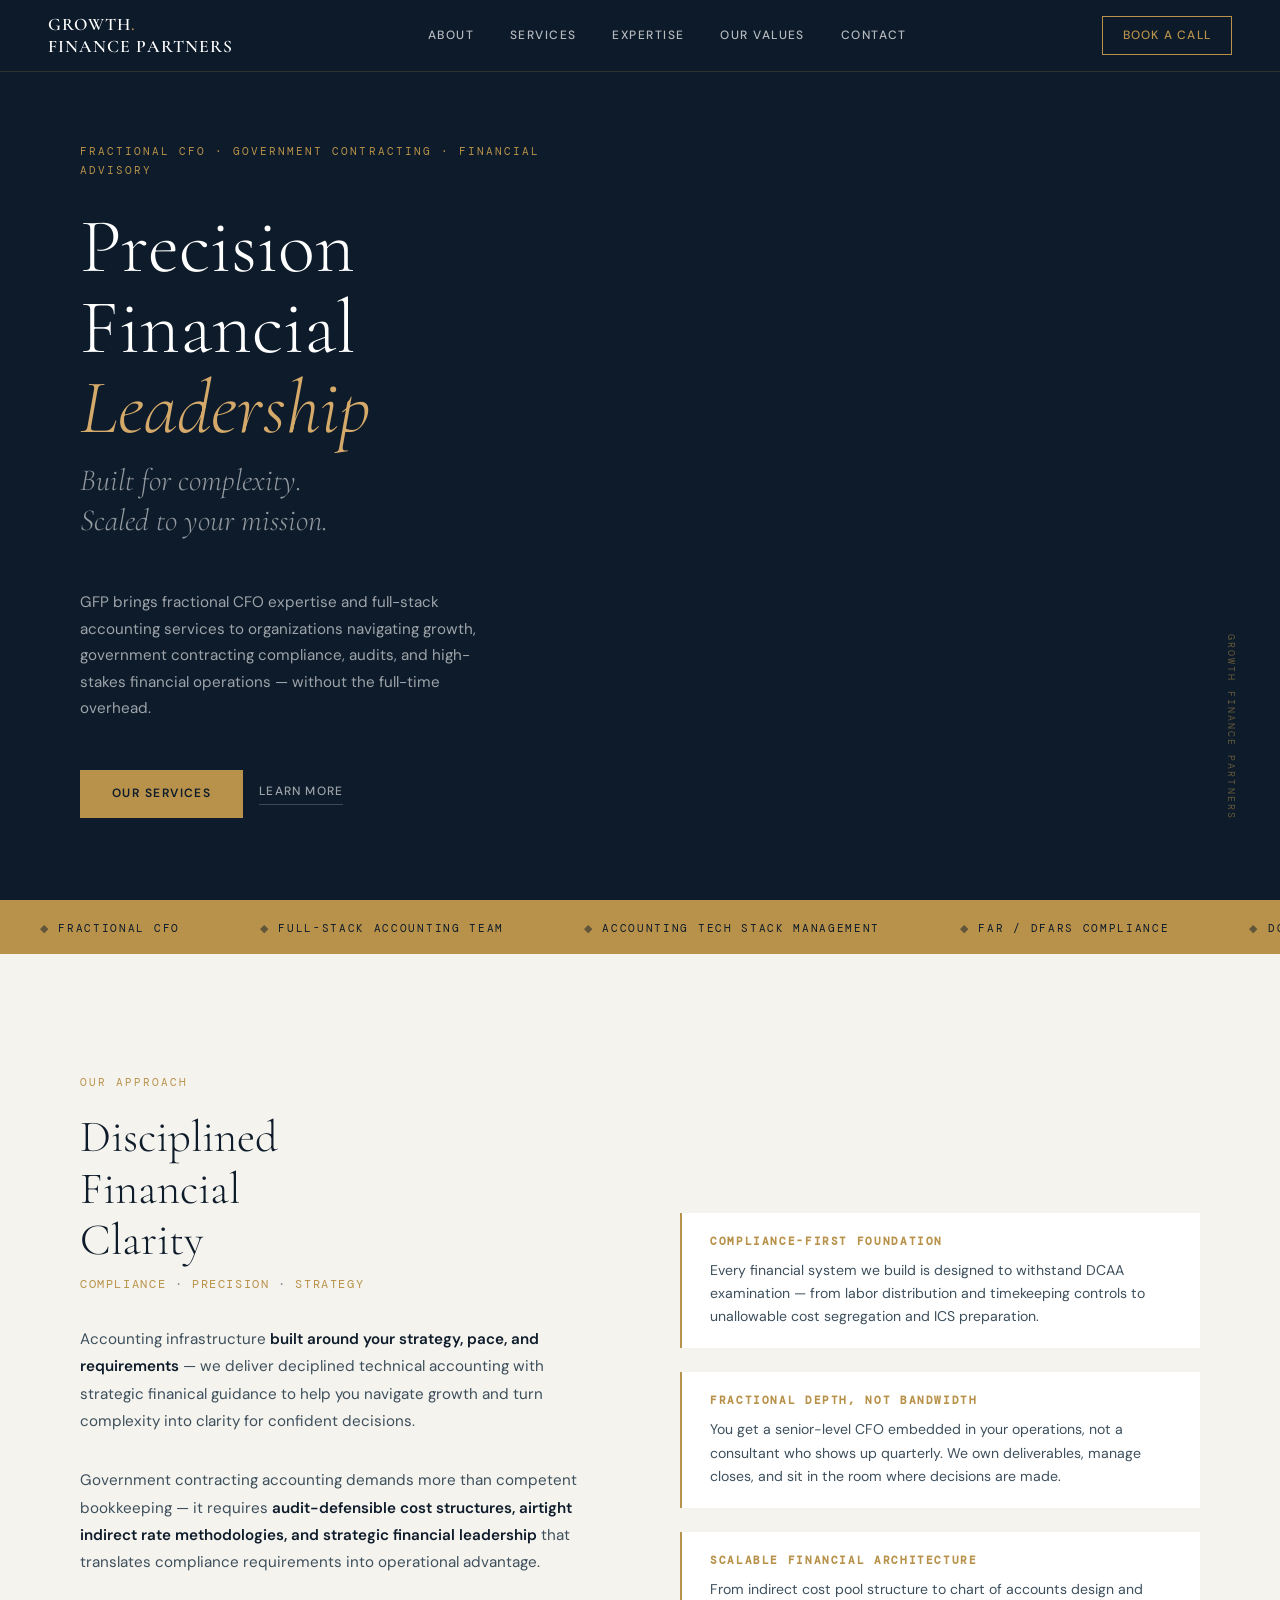
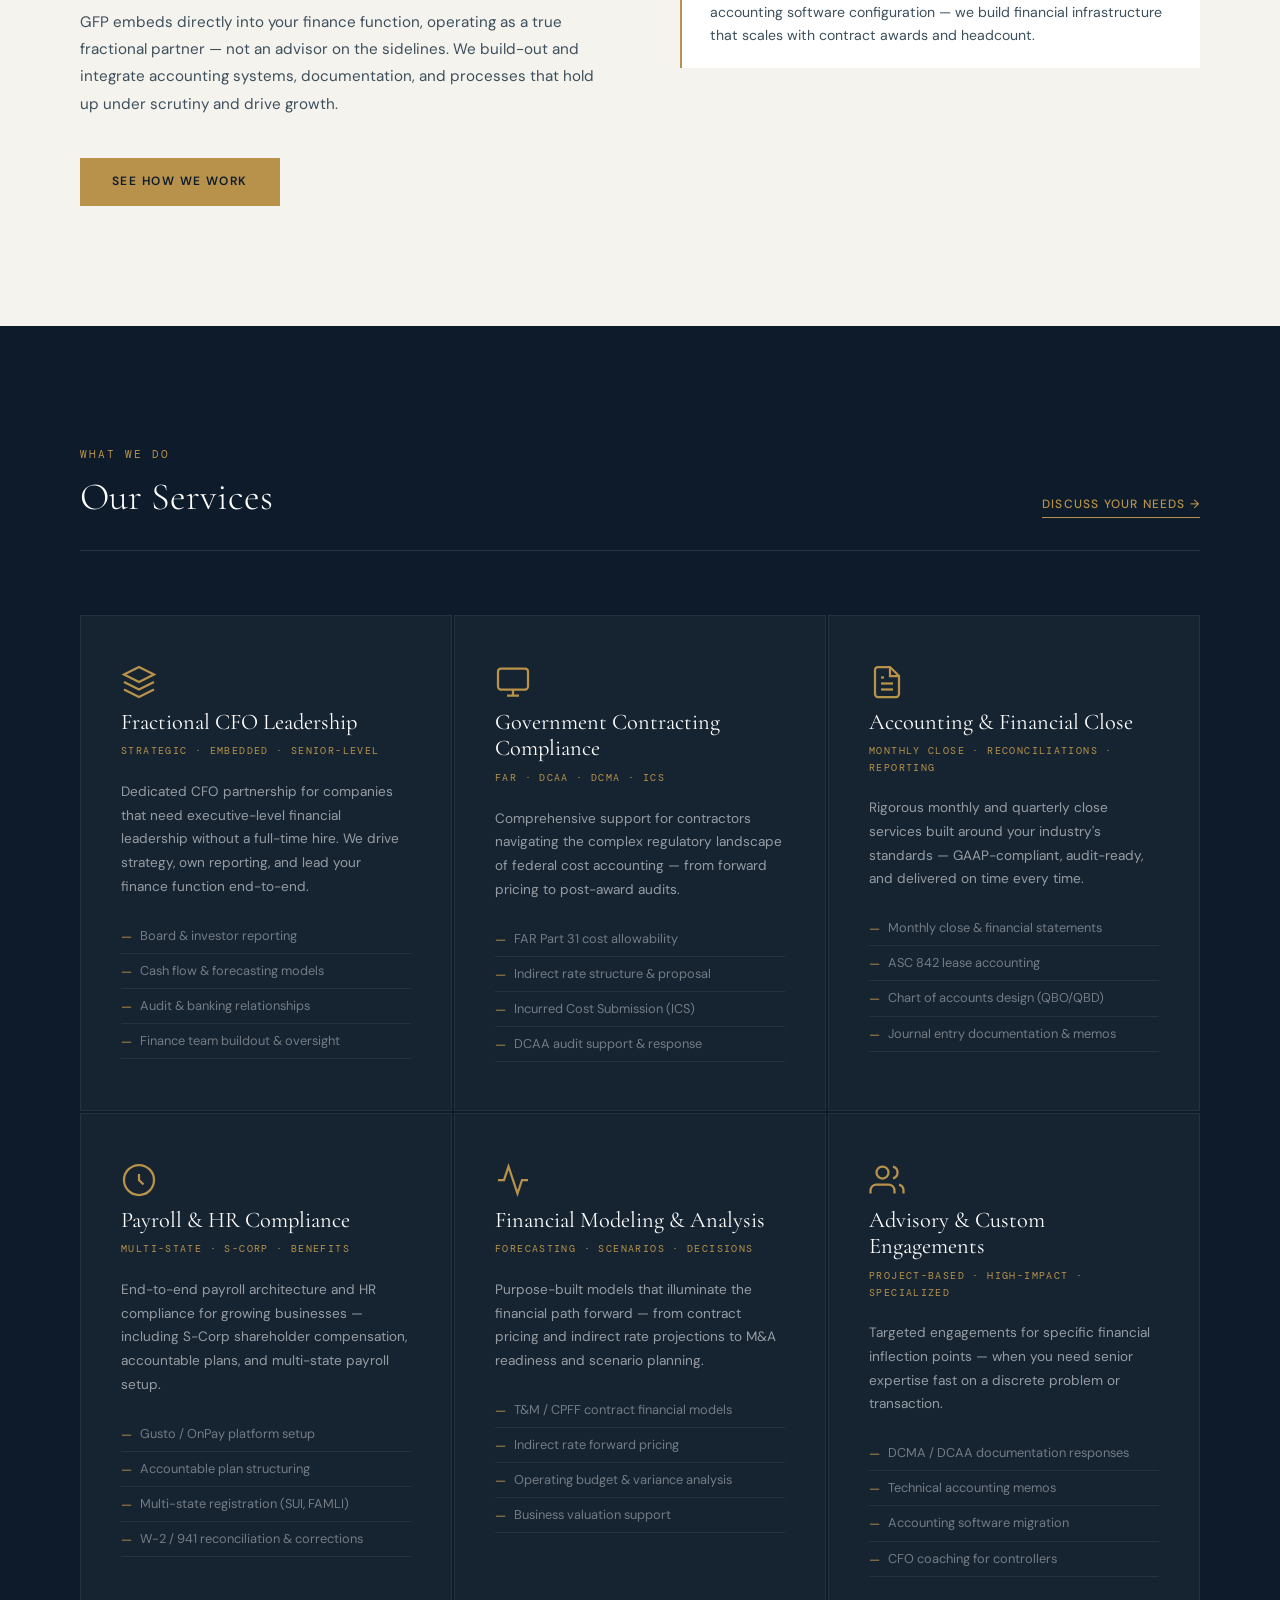
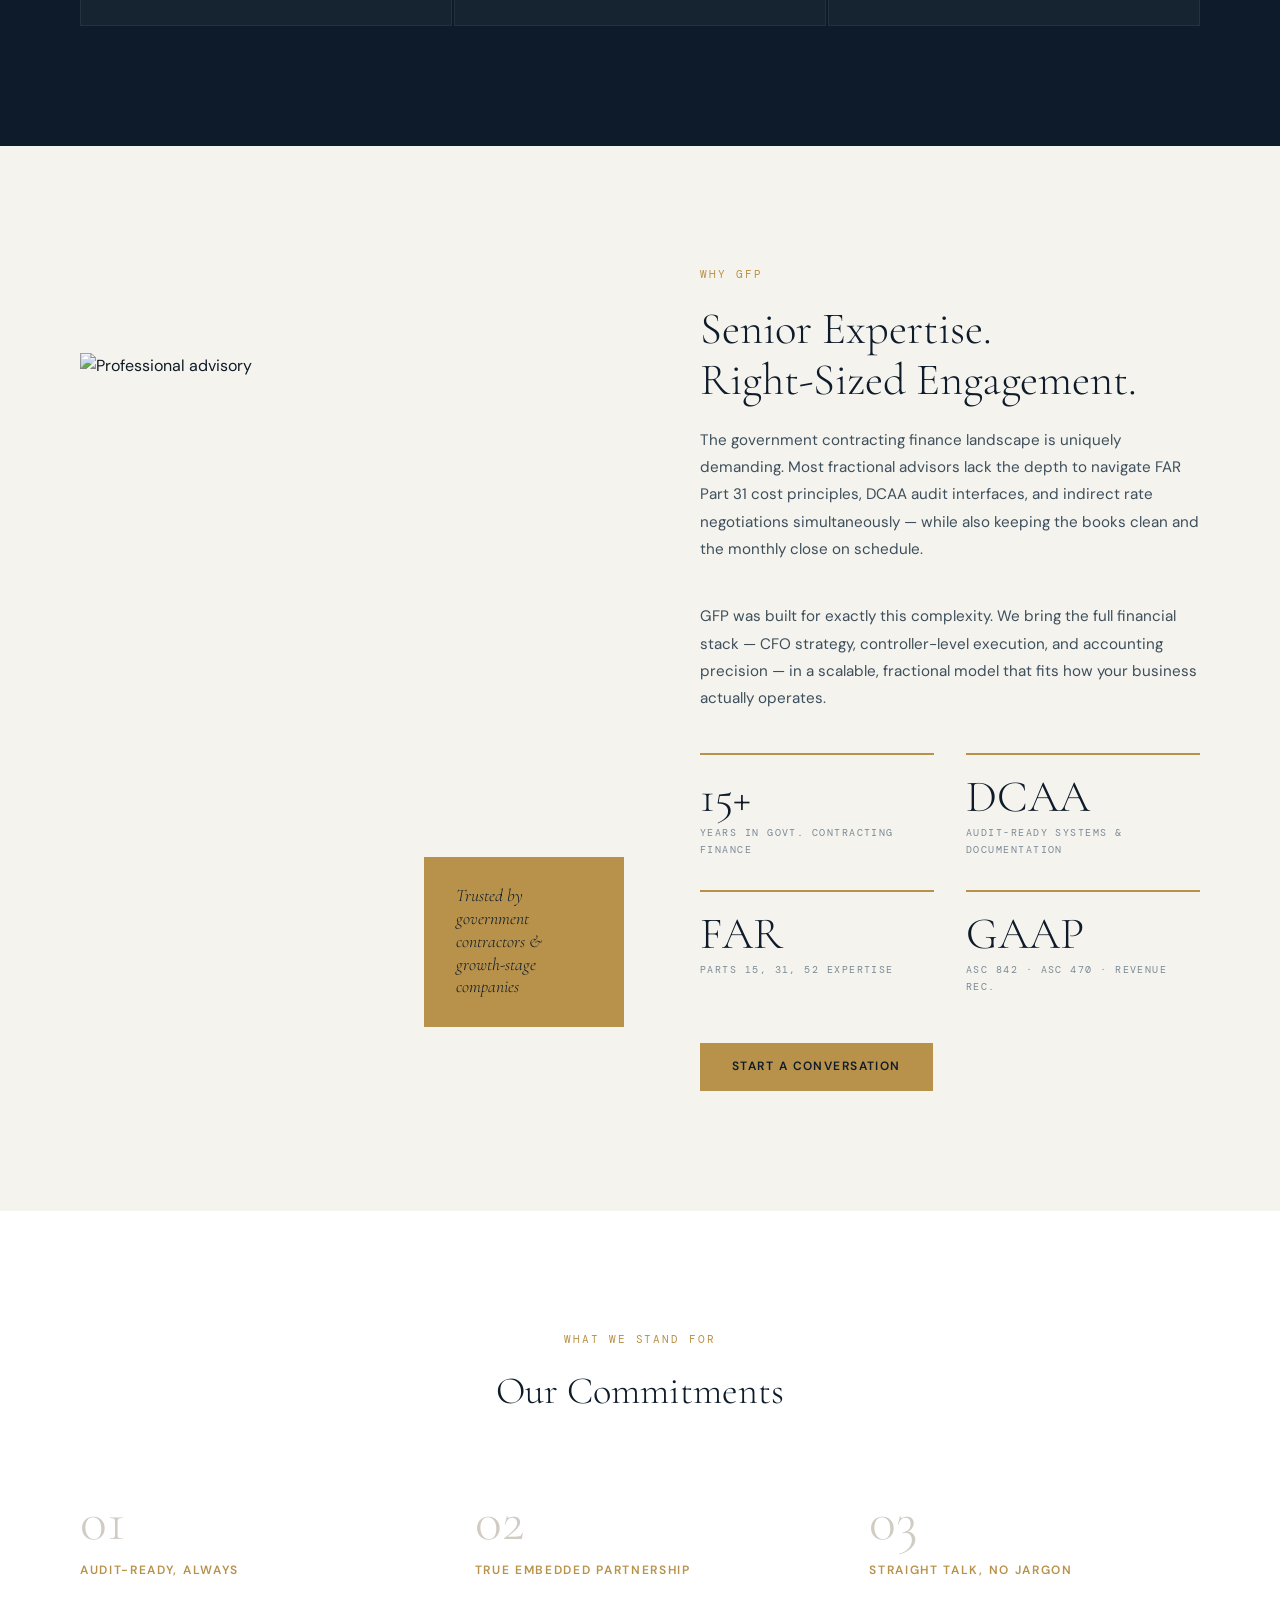
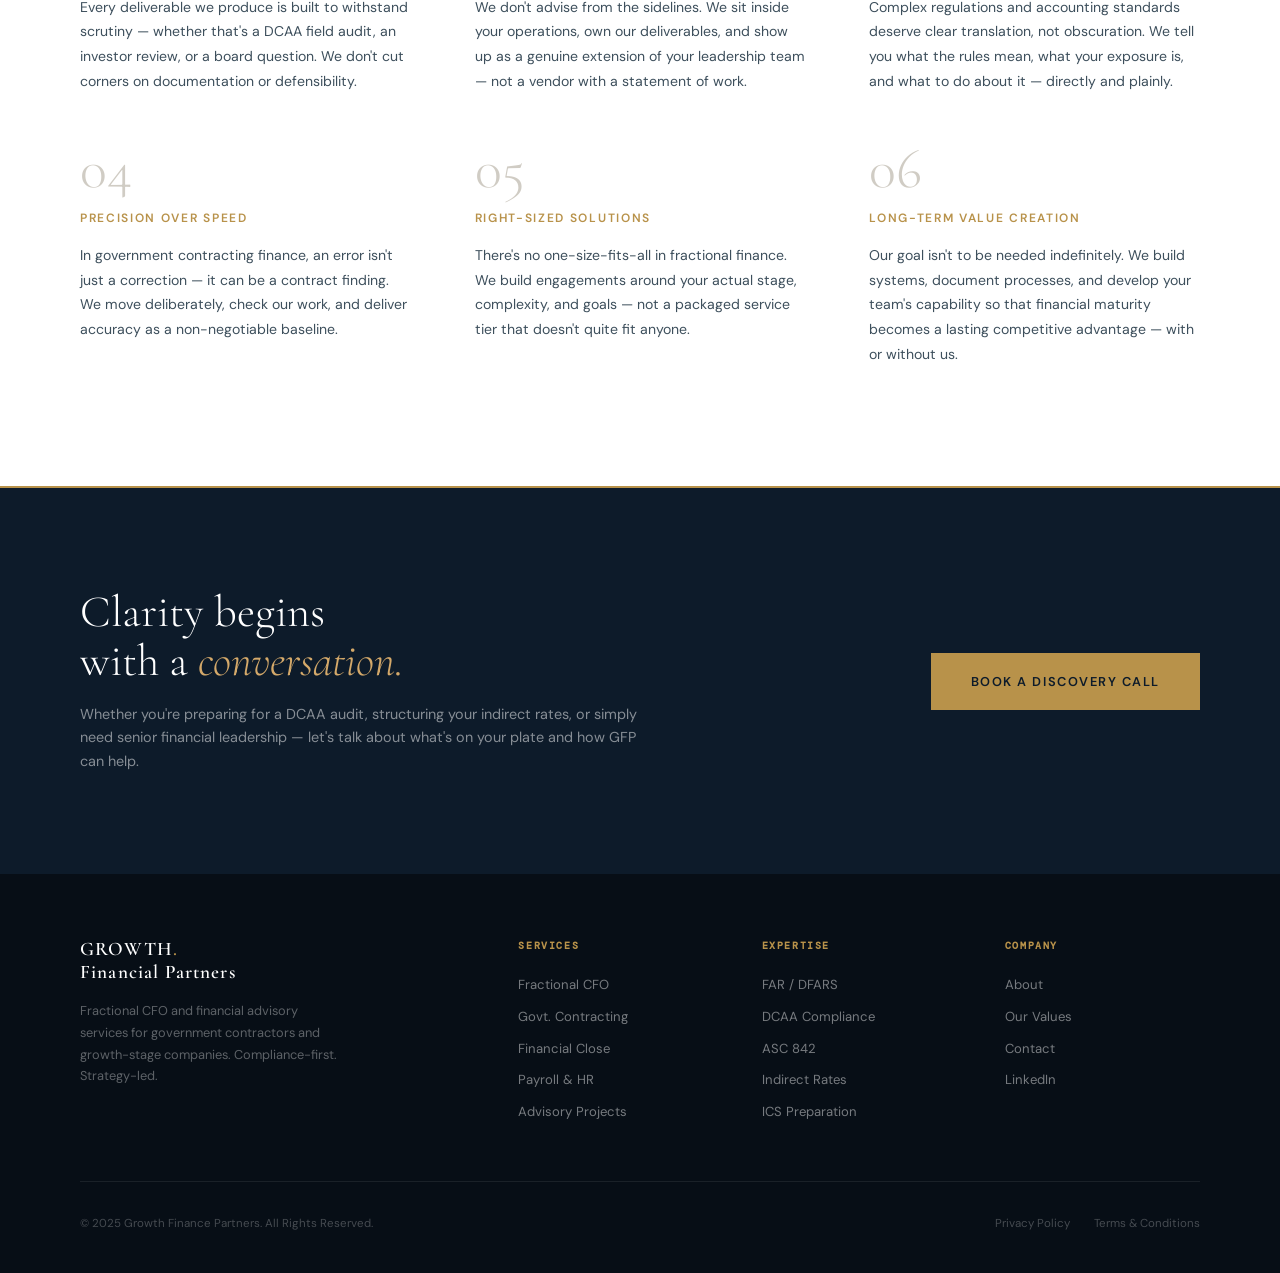
==== GFP_website_2026.06.html @ d74526c6 "Add files via upload" ====
<!DOCTYPE html>
<html lang="en">
<head>
<meta charset="UTF-8" />
<meta name="viewport" content="width=device-width, initial-scale=1.0" />
<title>Growth Finance Partners | Fractional CFO & Financial Advisory</title>
<link rel="preconnect" href="https://fonts.googleapis.com">
<link rel="preconnect" href="https://fonts.gstatic.com" crossorigin>
<link href="https://fonts.googleapis.com/css2?family=Cormorant+Garamond:ital,wght@0,300;0,400;0,600;1,300;1,400&family=DM+Sans:wght@300;400;500;600&family=DM+Mono:wght@400;500&display=swap" rel="stylesheet">
<style>
  /* ── TOKEN SYSTEM ──────────────────────────────────────── */
  :root {
    --navy:      #0D1B2A;
    --steel:     #1E3A52;
    --brass:     #B8924A;
    --brass-lt:  #D4A96A;
    --chalk:     #F5F3EE;
    --white:     #FFFFFF;
    --mid:       #7A8A96;
    --rule:      #D0CCC4;

    --display:   'Cormorant Garamond', serif;
    --body:      'DM Sans', sans-serif;
    --mono:      'DM Mono', monospace;
  }

  /* ── RESET ─────────────────────────────────────────────── */
  *, *::before, *::after { box-sizing: border-box; margin: 0; padding: 0; }
  html { scroll-behavior: smooth; }
  body {
    font-family: var(--body);
    background: var(--chalk);
    color: var(--navy);
    font-size: 16px;
    line-height: 1.65;
    -webkit-font-smoothing: antialiased;
  }
  img { display: block; max-width: 100%; }
  a { color: inherit; text-decoration: none; }

  /* ── NAV ────────────────────────────────────────────────── */
  nav {
    position: fixed; top: 0; left: 0; right: 0; z-index: 100;
    display: flex; align-items: center; justify-content: space-between;
    padding: 0 48px;
    height: 72px;
    background: rgba(13,27,42,0.96);
    backdrop-filter: blur(8px);
    border-bottom: 1px solid rgba(184,146,74,0.2);
  }
  .nav-logo {
    font-family: var(--display);
    font-size: 1.1rem;
    font-weight: 600;
    letter-spacing: 0.06em;
    color: var(--white);
    line-height: 1.2;
  }
  .nav-logo span { color: var(--brass); }
  .nav-links { display: flex; gap: 36px; }
  .nav-links a {
    font-family: var(--body);
    font-size: 0.75rem;
    font-weight: 500;
    letter-spacing: 0.12em;
    text-transform: uppercase;
    color: rgba(255,255,255,0.7);
    transition: color 0.2s;
  }
  .nav-links a:hover { color: var(--brass-lt); }
  .nav-cta {
    font-family: var(--body);
    font-size: 0.75rem;
    font-weight: 500;
    letter-spacing: 0.1em;
    text-transform: uppercase;
    color: var(--brass);
    border: 1px solid var(--brass);
    padding: 9px 20px;
    transition: background 0.2s, color 0.2s;
  }
  .nav-cta:hover { background: var(--brass); color: var(--navy); }

  /* ── HERO ───────────────────────────────────────────────── */
  .hero {
    min-height: 100vh;
    background: var(--navy);
    display: grid;
    grid-template-columns: 1fr 1fr;
    overflow: hidden;
  }
  .hero-left {
    display: flex;
    flex-direction: column;
    justify-content: center;
    padding: 140px 64px 80px 80px;
    position: relative;
    z-index: 2;
  }
  .hero-eyebrow {
    font-family: var(--mono);
    font-size: 0.7rem;
    letter-spacing: 0.18em;
    text-transform: uppercase;
    color: var(--brass);
    margin-bottom: 28px;
  }
  .hero-headline {
    font-family: var(--display);
    font-size: clamp(3.2rem, 6vw, 5.6rem);
    font-weight: 300;
    line-height: 1.05;
    color: var(--white);
    margin-bottom: 12px;
  }
  .hero-headline em {
    font-style: italic;
    color: var(--brass-lt);
  }
  .hero-sub {
    font-family: var(--display);
    font-size: clamp(1.4rem, 2.4vw, 2rem);
    font-weight: 300;
    font-style: italic;
    color: rgba(255,255,255,0.55);
    margin-bottom: 48px;
    line-height: 1.3;
  }
  .hero-desc {
    font-size: 0.95rem;
    color: rgba(255,255,255,0.6);
    max-width: 400px;
    line-height: 1.75;
    margin-bottom: 48px;
  }
  .hero-actions { display: flex; gap: 16px; align-items: center; }
  .btn-primary {
    background: var(--brass);
    color: var(--navy);
    font-family: var(--body);
    font-size: 0.75rem;
    font-weight: 600;
    letter-spacing: 0.12em;
    text-transform: uppercase;
    padding: 14px 32px;
    transition: background 0.2s;
    display: inline-block;
  }
  .btn-primary:hover { background: var(--brass-lt); }
  .btn-ghost {
    color: rgba(255,255,255,0.6);
    font-family: var(--body);
    font-size: 0.75rem;
    font-weight: 500;
    letter-spacing: 0.1em;
    text-transform: uppercase;
    border-bottom: 1px solid rgba(255,255,255,0.2);
    padding-bottom: 2px;
    transition: color 0.2s, border-color 0.2s;
  }
  .btn-ghost:hover { color: var(--white); border-color: var(--white); }

  .hero-right {
    position: relative;
    overflow: hidden;
  }
  .hero-right::before {
    content: '';
    position: absolute; inset: 0;
    background: linear-gradient(to right, var(--navy) 0%, transparent 30%);
    z-index: 1;
  }
  .hero-right img {
    width: 100%; height: 100%;
    object-fit: cover;
    opacity: 0.5;
    filter: grayscale(30%);
  }
  /* decorative vertical text */
  .hero-vertical {
    position: absolute;
    right: 40px; bottom: 80px;
    writing-mode: vertical-rl;
    font-family: var(--mono);
    font-size: 0.65rem;
    letter-spacing: 0.2em;
    text-transform: uppercase;
    color: rgba(184,146,74,0.5);
    z-index: 2;
  }

  /* ticker */
  .ticker-wrap {
    background: var(--brass);
    padding: 14px 0;
    overflow: hidden;
    white-space: nowrap;
  }
  .ticker-inner {
    display: inline-flex;
    animation: ticker 28s linear infinite;
  }
  .ticker-inner span {
    font-family: var(--mono);
    font-size: 0.7rem;
    letter-spacing: 0.15em;
    text-transform: uppercase;
    color: var(--navy);
    padding: 0 40px;
  }
  .ticker-inner span::before {
    content: '◆ ';
    opacity: 0.5;
  }
  @keyframes ticker {
    0%   { transform: translateX(0); }
    100% { transform: translateX(-50%); }
  }

  /* ── METHODOLOGY ────────────────────────────────────────── */
  .methodology {
    background: var(--chalk);
    padding: 120px 80px;
    display: grid;
    grid-template-columns: 1fr 1fr;
    gap: 80px;
    align-items: center;
  }
  .method-label {
    font-family: var(--mono);
    font-size: 0.68rem;
    letter-spacing: 0.18em;
    text-transform: uppercase;
    color: var(--brass);
    margin-bottom: 20px;
  }
  .method-headline {
    font-family: var(--display);
    font-size: clamp(2rem, 3.5vw, 3.2rem);
    font-weight: 300;
    line-height: 1.15;
    color: var(--navy);
    margin-bottom: 8px;
  }
  .method-tagline {
    font-family: var(--mono);
    font-size: 0.72rem;
    letter-spacing: 0.14em;
    text-transform: uppercase;
    color: var(--mid);
    margin-bottom: 32px;
  }
  .method-tagline span { color: var(--brass); }
  .method-body {
    font-size: 0.95rem;
    color: #3D4F5C;
    line-height: 1.8;
    margin-bottom: 32px;
  }
  .method-body strong { color: var(--navy); font-weight: 600; }
  .method-right { display: flex; flex-direction: column; gap: 24px; }
  .method-pillar {
    border-left: 2px solid var(--brass);
    padding: 20px 28px;
    background: var(--white);
  }
  .method-pillar h4 {
    font-family: var(--mono);
    font-size: 0.68rem;
    letter-spacing: 0.15em;
    text-transform: uppercase;
    color: var(--brass);
    margin-bottom: 8px;
  }
  .method-pillar p {
    font-size: 0.88rem;
    color: #3D4F5C;
    line-height: 1.65;
  }

  /* ── SERVICES ───────────────────────────────────────────── */
  .services {
    background: var(--navy);
    padding: 120px 80px;
  }
  .section-header {
    display: flex;
    justify-content: space-between;
    align-items: flex-end;
    margin-bottom: 64px;
    border-bottom: 1px solid rgba(255,255,255,0.1);
    padding-bottom: 32px;
  }
  .section-eyebrow {
    font-family: var(--mono);
    font-size: 0.68rem;
    letter-spacing: 0.18em;
    text-transform: uppercase;
    color: var(--brass);
    margin-bottom: 12px;
  }
  .section-title-lg {
    font-family: var(--display);
    font-size: clamp(2rem, 3vw, 3rem);
    font-weight: 300;
    color: var(--white);
    line-height: 1.1;
  }
  .section-link {
    font-family: var(--body);
    font-size: 0.75rem;
    font-weight: 500;
    letter-spacing: 0.1em;
    text-transform: uppercase;
    color: var(--brass);
    border-bottom: 1px solid var(--brass);
    padding-bottom: 2px;
    white-space: nowrap;
    transition: opacity 0.2s;
  }
  .section-link:hover { opacity: 0.7; }
  .services-grid {
    display: grid;
    grid-template-columns: repeat(3, 1fr);
    gap: 2px;
  }
  .service-card {
    background: rgba(255,255,255,0.04);
    padding: 48px 40px;
    border: 1px solid rgba(255,255,255,0.06);
    transition: background 0.25s, border-color 0.25s;
    cursor: default;
  }
  .service-card:hover {
    background: rgba(184,146,74,0.08);
    border-color: rgba(184,146,74,0.3);
  }
  .service-icon {
    width: 40px; height: 40px;
    margin-bottom: 28px;
    opacity: 0.7;
  }
  .service-card h3 {
    font-family: var(--display);
    font-size: 1.4rem;
    font-weight: 400;
    color: var(--white);
    margin-bottom: 8px;
    line-height: 1.2;
  }
  .service-card .tag {
    font-family: var(--mono);
    font-size: 0.62rem;
    letter-spacing: 0.14em;
    text-transform: uppercase;
    color: var(--brass);
    margin-bottom: 20px;
  }
  .service-card p {
    font-size: 0.85rem;
    color: rgba(255,255,255,0.55);
    line-height: 1.75;
  }
  .service-list {
    list-style: none;
    margin-top: 20px;
  }
  .service-list li {
    font-size: 0.8rem;
    color: rgba(255,255,255,0.4);
    padding: 6px 0;
    border-bottom: 1px solid rgba(255,255,255,0.06);
    display: flex; gap: 8px; align-items: flex-start;
  }
  .service-list li::before {
    content: '—';
    color: var(--brass);
    flex-shrink: 0;
    margin-top: 1px;
  }

  /* ── ABOUT STRIP ────────────────────────────────────────── */
  .about-strip {
    background: var(--chalk);
    padding: 120px 80px;
    display: grid;
    grid-template-columns: 1fr 1fr;
    gap: 80px;
    align-items: center;
  }
  .about-img {
    position: relative;
  }
  .about-img img {
    width: 100%;
    aspect-ratio: 4/5;
    object-fit: cover;
    filter: grayscale(20%);
  }
  .about-img-badge {
    position: absolute;
    bottom: -24px; right: -24px;
    background: var(--brass);
    padding: 28px 32px;
    font-family: var(--display);
    font-size: 1.1rem;
    font-weight: 300;
    font-style: italic;
    color: var(--navy);
    line-height: 1.3;
    max-width: 200px;
  }
  .about-content { padding-left: 20px; }
  .about-content .method-body { margin-bottom: 40px; }
  .stat-row { display: grid; grid-template-columns: 1fr 1fr; gap: 32px; margin-bottom: 48px; }
  .stat { border-top: 2px solid var(--brass); padding-top: 20px; }
  .stat-num {
    font-family: var(--display);
    font-size: 2.8rem;
    font-weight: 300;
    color: var(--navy);
    line-height: 1;
    margin-bottom: 4px;
  }
  .stat-label {
    font-family: var(--mono);
    font-size: 0.65rem;
    letter-spacing: 0.14em;
    text-transform: uppercase;
    color: var(--mid);
  }

  /* ── VALUES ─────────────────────────────────────────────── */
  .values {
    background: var(--white);
    padding: 120px 80px;
  }
  .values-header { text-align: center; margin-bottom: 80px; }
  .values-header .method-label { justify-content: center; display: block; }
  .values-header .method-headline { font-size: clamp(2rem, 3vw, 3rem); }
  .values-grid {
    display: grid;
    grid-template-columns: repeat(3, 1fr);
    gap: 48px 64px;
  }
  .value-item {}
  .value-num {
    font-family: var(--display);
    font-size: 3.5rem;
    font-weight: 300;
    color: var(--rule);
    line-height: 1;
    margin-bottom: 12px;
  }
  .value-item h4 {
    font-family: var(--body);
    font-size: 0.75rem;
    font-weight: 600;
    letter-spacing: 0.14em;
    text-transform: uppercase;
    color: var(--brass);
    margin-bottom: 14px;
  }
  .value-item p {
    font-size: 0.88rem;
    color: #3D4F5C;
    line-height: 1.75;
  }

  /* ── CTA BAND ───────────────────────────────────────────── */
  .cta-band {
    background: var(--navy);
    padding: 100px 80px;
    display: grid;
    grid-template-columns: 1fr auto;
    gap: 48px;
    align-items: center;
    border-top: 2px solid var(--brass);
  }
  .cta-band h2 {
    font-family: var(--display);
    font-size: clamp(2rem, 3.5vw, 3.4rem);
    font-weight: 300;
    color: var(--white);
    line-height: 1.1;
  }
  .cta-band h2 em { font-style: italic; color: var(--brass-lt); }
  .cta-band p {
    font-size: 0.9rem;
    color: rgba(255,255,255,0.5);
    margin-top: 16px;
    max-width: 560px;
  }
  .cta-side { flex-shrink: 0; }

  /* ── FOOTER ─────────────────────────────────────────────── */
  footer {
    background: #070E16;
    padding: 64px 80px 40px;
  }
  .footer-top {
    display: grid;
    grid-template-columns: 2fr 1fr 1fr 1fr;
    gap: 48px;
    padding-bottom: 48px;
    border-bottom: 1px solid rgba(255,255,255,0.08);
    margin-bottom: 32px;
  }
  .footer-brand .nav-logo { font-size: 1.2rem; margin-bottom: 16px; display: block; }
  .footer-brand p {
    font-size: 0.8rem;
    color: rgba(255,255,255,0.35);
    line-height: 1.7;
    max-width: 260px;
  }
  .footer-col h5 {
    font-family: var(--mono);
    font-size: 0.62rem;
    letter-spacing: 0.16em;
    text-transform: uppercase;
    color: var(--brass);
    margin-bottom: 20px;
  }
  .footer-col a {
    display: block;
    font-size: 0.82rem;
    color: rgba(255,255,255,0.45);
    margin-bottom: 10px;
    transition: color 0.2s;
  }
  .footer-col a:hover { color: var(--white); }
  .footer-bottom {
    display: flex;
    justify-content: space-between;
    align-items: center;
  }
  .footer-bottom p {
    font-size: 0.72rem;
    color: rgba(255,255,255,0.25);
  }
  .footer-bottom a {
    font-size: 0.72rem;
    color: rgba(255,255,255,0.25);
    transition: color 0.2s;
  }
  .footer-bottom a:hover { color: rgba(255,255,255,0.6); }

  /* ── SVG ICONS ──────────────────────────────────────────── */
  .icon { width: 36px; height: 36px; stroke: var(--brass); fill: none; stroke-width: 1.5; }

  /* ── RESPONSIVE ─────────────────────────────────────────── */
  @media (max-width: 1024px) {
    nav { padding: 0 28px; }
    .nav-links { gap: 24px; }
    .hero { grid-template-columns: 1fr; }
    .hero-left { padding: 120px 40px 80px; }
    .hero-right { display: none; }
    .methodology, .about-strip { grid-template-columns: 1fr; gap: 48px; padding: 80px 40px; }
    .services { padding: 80px 40px; }
    .services-grid { grid-template-columns: 1fr 1fr; }
    .values { padding: 80px 40px; }
    .values-grid { grid-template-columns: 1fr 1fr; }
    .cta-band { grid-template-columns: 1fr; padding: 80px 40px; }
    footer { padding: 48px 40px 32px; }
    .footer-top { grid-template-columns: 1fr 1fr; }
  }
  @media (max-width: 640px) {
    nav { padding: 0 20px; }
    .nav-links { display: none; }
    .hero-left { padding: 100px 24px 60px; }
    .methodology, .about-strip, .services, .values { padding: 64px 24px; }
    .services-grid, .values-grid { grid-template-columns: 1fr; }
    .section-header { flex-direction: column; align-items: flex-start; gap: 16px; }
    .cta-band { padding: 64px 24px; }
    footer { padding: 48px 24px 28px; }
    .footer-top { grid-template-columns: 1fr; }
  }
</style>
</head>
<body>

<!-- NAV -->
<nav>
  <div class="nav-logo">GROWTH<span>.</span><br>FINANCE PARTNERS</div>
  <div class="nav-links">
    <a href="#about">About</a>
    <a href="#services">Services</a>
    <a href="#expertise">Expertise</a>
    <a href="#values">Our Values</a>
    <a href="#contact">Contact</a>
  </div>
  <a href="#contact" class="nav-cta">Book a Call</a>
</nav>

<!-- HERO -->
<section class="hero">
  <div class="hero-left">
    <div class="hero-eyebrow">Fractional CFO · Government Contracting · Financial Advisory</div>
    <h1 class="hero-headline">
      Precision<br>
      Financial<br>
      <em>Leadership</em>
    </h1>
    <p class="hero-sub">Built for complexity.<br>Scaled to your mission.</p>
    <p class="hero-desc">
      GFP brings fractional CFO expertise and full-stack accounting services to organizations navigating growth, government contracting compliance, audits, and high-stakes financial operations — without the full-time overhead.
    </p>
    <div class="hero-actions">
      <a href="#services" class="btn-primary">Our Services</a>
      <a href="#about" class="btn-ghost">Learn More</a>
    </div>
  </div>
  <div class="hero-right">
    <img src="https://images.unsplash.com/photo-1486406146926-c627a92ad1ab?w=1200&q=80" alt="Modern office building" />
    <div class="hero-vertical">Growth Finance Partners</div>
  </div>
</section>

<!-- TICKER -->
<div class="ticker-wrap" aria-hidden="true">
  <div class="ticker-inner">
    <span>Fractional CFO</span>
    <span>Full-stack Accounting Team</span>
    <span>Accounting Tech Stack Management</span>
    <span>FAR / DFARS Compliance</span>
    <span>DCAA Audit Support</span>
    <span>Incurred Cost Submissions</span>
    <span>GAAP Compliance</span>
    <span>Indirect Rate Strategy</span>
    <span>Government Contract Advisory</span>
    <span>Financial Close Services</span>
    <!-- duplicate for seamless loop -->
    <span>Fractional CFO</span>
    <span>Full-stack Accounting Team</span>
    <span>Accounting Tech Stack Management</span>
    <span>FAR / DFARS Compliance</span>
    <span>DCAA Audit Support</span>
    <span>Incurred Cost Submissions</span>
    <span>GAAP Compliance</span>
    <span>Indirect Rate Strategy</span>
    <span>Government Contract Advisory</span>
    <span>Financial Close Services</span>
  </div>
</div>

<!-- METHODOLOGY -->
<section class="methodology" id="about">
  <div class="method-left">
    <div class="method-label">Our Approach</div>
    <h2 class="method-headline">Disciplined<br>Financial<br>Clarity</h2>
    <div class="method-tagline"><span>Compliance</span> · <span>Precision</span> · <span>Strategy</span></div>
    <p class="method-body">
      Accounting infrastructure <strong>built around your strategy, pace, and requirements</strong> — we deliver deciplined technical accounting with strategic finanical guidance to help you navigate growth and turn complexity into clarity for confident decisions.
    </p>
    <p class="method-body">
      Government contracting accounting demands more than competent bookkeeping — it requires <strong>audit-defensible cost structures, airtight indirect rate methodologies, and strategic financial leadership</strong> that translates compliance requirements into operational advantage.
    </p>
    <p class="method-body">
      GFP embeds directly into your finance function, operating as a true fractional partner — not an advisor on the sidelines. We build-out and integrate accounting systems, documentation, and processes that hold up under scrutiny and drive growth.
    </p>
    <a href="#services" class="btn-primary" style="display:inline-block; margin-top:8px;">See How We Work</a>
  </div>
  <div class="method-right">
    <div class="method-pillar">
      <h4>Compliance-First Foundation</h4>
      <p>Every financial system we build is designed to withstand DCAA examination — from labor distribution and timekeeping controls to unallowable cost segregation and ICS preparation.</p>
    </div>
    <div class="method-pillar">
      <h4>Fractional Depth, Not Bandwidth</h4>
      <p>You get a senior-level CFO embedded in your operations, not a consultant who shows up quarterly. We own deliverables, manage closes, and sit in the room where decisions are made.</p>
    </div>
    <div class="method-pillar">
      <h4>Scalable Financial Architecture</h4>
      <p>From indirect cost pool structure to chart of accounts design and accounting software configuration — we build financial infrastructure that scales with contract awards and headcount.</p>
    </div>
  </div>
</section>

<!-- SERVICES -->
<section class="services" id="services">
  <div class="section-header">
    <div>
      <div class="section-eyebrow">What We Do</div>
      <div class="section-title-lg">Our Services</div>
    </div>
    <a href="#contact" class="section-link">Discuss Your Needs →</a>
  </div>
  <div class="services-grid">

    <div class="service-card">
      <svg class="icon" viewBox="0 0 24 24"><path d="M12 2L2 7l10 5 10-5-10-5z"/><path d="M2 17l10 5 10-5"/><path d="M2 12l10 5 10-5"/></svg>
      <h3>Fractional CFO Leadership</h3>
      <div class="tag">Strategic · Embedded · Senior-Level</div>
      <p>Dedicated CFO partnership for companies that need executive-level financial leadership without a full-time hire. We drive strategy, own reporting, and lead your finance function end-to-end.</p>
      <ul class="service-list">
        <li>Board &amp; investor reporting</li>
        <li>Cash flow &amp; forecasting models</li>
        <li>Audit &amp; banking relationships</li>
        <li>Finance team buildout &amp; oversight</li>
      </ul>
    </div>

    <div class="service-card">
      <svg class="icon" viewBox="0 0 24 24"><rect x="2" y="3" width="20" height="14" rx="2"/><path d="M8 21h8M12 17v4"/></svg>
      <h3>Government Contracting Compliance</h3>
      <div class="tag">FAR · DCAA · DCMA · ICS</div>
      <p>Comprehensive support for contractors navigating the complex regulatory landscape of federal cost accounting — from forward pricing to post-award audits.</p>
      <ul class="service-list">
        <li>FAR Part 31 cost allowability</li>
        <li>Indirect rate structure &amp; proposal</li>
        <li>Incurred Cost Submission (ICS)</li>
        <li>DCAA audit support &amp; response</li>
      </ul>
    </div>

    <div class="service-card">
      <svg class="icon" viewBox="0 0 24 24"><path d="M14 2H6a2 2 0 0 0-2 2v16a2 2 0 0 0 2 2h12a2 2 0 0 0 2-2V8z"/><polyline points="14 2 14 8 20 8"/><line x1="16" y1="13" x2="8" y2="13"/><line x1="16" y1="17" x2="8" y2="17"/><polyline points="10 9 9 9 8 9"/></svg>
      <h3>Accounting &amp; Financial Close</h3>
      <div class="tag">Monthly Close · Reconciliations · Reporting</div>
      <p>Rigorous monthly and quarterly close services built around your industry's standards — GAAP-compliant, audit-ready, and delivered on time every time.</p>
      <ul class="service-list">
        <li>Monthly close &amp; financial statements</li>
        <li>ASC 842 lease accounting</li>
        <li>Chart of accounts design (QBO/QBD)</li>
        <li>Journal entry documentation &amp; memos</li>
      </ul>
    </div>

    <div class="service-card">
      <svg class="icon" viewBox="0 0 24 24"><circle cx="12" cy="12" r="10"/><path d="M12 8v4l3 3"/></svg>
      <h3>Payroll &amp; HR Compliance</h3>
      <div class="tag">Multi-State · S-Corp · Benefits</div>
      <p>End-to-end payroll architecture and HR compliance for growing businesses — including S-Corp shareholder compensation, accountable plans, and multi-state payroll setup.</p>
      <ul class="service-list">
        <li>Gusto / OnPay platform setup</li>
        <li>Accountable plan structuring</li>
        <li>Multi-state registration (SUI, FAMLI)</li>
        <li>W-2 / 941 reconciliation &amp; corrections</li>
      </ul>
    </div>

    <div class="service-card">
      <svg class="icon" viewBox="0 0 24 24"><polyline points="22 12 18 12 15 21 9 3 6 12 2 12"/></svg>
      <h3>Financial Modeling &amp; Analysis</h3>
      <div class="tag">Forecasting · Scenarios · Decisions</div>
      <p>Purpose-built models that illuminate the financial path forward — from contract pricing and indirect rate projections to M&amp;A readiness and scenario planning.</p>
      <ul class="service-list">
        <li>T&amp;M / CPFF contract financial models</li>
        <li>Indirect rate forward pricing</li>
        <li>Operating budget &amp; variance analysis</li>
        <li>Business valuation support</li>
      </ul>
    </div>

    <div class="service-card">
      <svg class="icon" viewBox="0 0 24 24"><path d="M17 21v-2a4 4 0 0 0-4-4H5a4 4 0 0 0-4 4v2"/><circle cx="9" cy="7" r="4"/><path d="M23 21v-2a4 4 0 0 0-3-3.87"/><path d="M16 3.13a4 4 0 0 1 0 7.75"/></svg>
      <h3>Advisory &amp; Custom Engagements</h3>
      <div class="tag">Project-Based · High-Impact · Specialized</div>
      <p>Targeted engagements for specific financial inflection points — when you need senior expertise fast on a discrete problem or transaction.</p>
      <ul class="service-list">
        <li>DCMA / DCAA documentation responses</li>
        <li>Technical accounting memos</li>
        <li>Accounting software migration</li>
        <li>CFO coaching for controllers</li>
      </ul>
    </div>

  </div>
</section>

<!-- ABOUT STRIP -->
<section class="about-strip" id="expertise">
  <div class="about-img">
    <img src="https://images.unsplash.com/photo-1507003211169-0a1dd7228f2d?w=800&q=80" alt="Professional advisory" />
    <div class="about-img-badge">Trusted by government contractors &amp; growth-stage companies</div>
  </div>
  <div class="about-content">
    <div class="method-label">Why GFP</div>
    <h2 class="method-headline">Senior Expertise.<br>Right-Sized Engagement.</h2>
    <p class="method-body" style="margin-top:20px;">
      The government contracting finance landscape is uniquely demanding. Most fractional advisors lack the depth to navigate FAR Part 31 cost principles, DCAA audit interfaces, and indirect rate negotiations simultaneously — while also keeping the books clean and the monthly close on schedule.
    </p>
    <p class="method-body">
      GFP was built for exactly this complexity. We bring the full financial stack — CFO strategy, controller-level execution, and accounting precision — in a scalable, fractional model that fits how your business actually operates.
    </p>
    <div class="stat-row">
      <div class="stat">
        <div class="stat-num">15+</div>
        <div class="stat-label">Years in Govt. Contracting Finance</div>
      </div>
      <div class="stat">
        <div class="stat-num">DCAA</div>
        <div class="stat-label">Audit-Ready Systems &amp; Documentation</div>
      </div>
      <div class="stat">
        <div class="stat-num">FAR</div>
        <div class="stat-label">Parts 15, 31, 52 Expertise</div>
      </div>
      <div class="stat">
        <div class="stat-num">GAAP</div>
        <div class="stat-label">ASC 842 · ASC 470 · Revenue Rec.</div>
      </div>
    </div>
    <a href="#contact" class="btn-primary">Start a Conversation</a>
  </div>
</section>

<!-- VALUES -->
<section class="values" id="values">
  <div class="values-header">
    <div class="method-label">What We Stand For</div>
    <h2 class="method-headline" style="font-family: var(--display); font-size: clamp(2rem,3vw,3rem); font-weight:300; color:var(--navy);">Our Commitments</h2>
  </div>
  <div class="values-grid">
    <div class="value-item">
      <div class="value-num">01</div>
      <h4>Audit-Ready, Always</h4>
      <p>Every deliverable we produce is built to withstand scrutiny — whether that's a DCAA field audit, an investor review, or a board question. We don't cut corners on documentation or defensibility.</p>
    </div>
    <div class="value-item">
      <div class="value-num">02</div>
      <h4>True Embedded Partnership</h4>
      <p>We don't advise from the sidelines. We sit inside your operations, own our deliverables, and show up as a genuine extension of your leadership team — not a vendor with a statement of work.</p>
    </div>
    <div class="value-item">
      <div class="value-num">03</div>
      <h4>Straight Talk, No Jargon</h4>
      <p>Complex regulations and accounting standards deserve clear translation, not obscuration. We tell you what the rules mean, what your exposure is, and what to do about it — directly and plainly.</p>
    </div>
    <div class="value-item">
      <div class="value-num">04</div>
      <h4>Precision Over Speed</h4>
      <p>In government contracting finance, an error isn't just a correction — it can be a contract finding. We move deliberately, check our work, and deliver accuracy as a non-negotiable baseline.</p>
    </div>
    <div class="value-item">
      <div class="value-num">05</div>
      <h4>Right-Sized Solutions</h4>
      <p>There's no one-size-fits-all in fractional finance. We build engagements around your actual stage, complexity, and goals — not a packaged service tier that doesn't quite fit anyone.</p>
    </div>
    <div class="value-item">
      <div class="value-num">06</div>
      <h4>Long-Term Value Creation</h4>
      <p>Our goal isn't to be needed indefinitely. We build systems, document processes, and develop your team's capability so that financial maturity becomes a lasting competitive advantage — with or without us.</p>
    </div>
  </div>
</section>

<!-- CTA BAND -->
<section class="cta-band" id="contact">
  <div>
    <h2>Clarity begins<br>with a <em>conversation.</em></h2>
    <p>Whether you're preparing for a DCAA audit, structuring your indirect rates, or simply need senior financial leadership — let's talk about what's on your plate and how GFP can help.</p>
  </div>
  <div class="cta-side">
    <a href="mailto:bmartinez@gfpaccounting.com" class="btn-primary" style="font-size:0.8rem; padding:18px 40px; display:inline-block;">Book a Discovery Call</a>
  </div>
</section>

<!-- FOOTER -->
<footer>
  <div class="footer-top">
    <div class="footer-brand">
      <span class="nav-logo">GROWTH<span style="color:var(--brass);">.</span><br>Financial Partners </span>
      <p>Fractional CFO and financial advisory services for government contractors and growth-stage companies. Compliance-first. Strategy-led.</p>
    </div>
    <div class="footer-col">
      <h5>Services</h5>
      <a href="#services">Fractional CFO</a>
      <a href="#services">Govt. Contracting</a>
      <a href="#services">Financial Close</a>
      <a href="#services">Payroll & HR</a>
      <a href="#services">Advisory Projects</a>
    </div>
    <div class="footer-col">
      <h5>Expertise</h5>
      <a href="#expertise">FAR / DFARS</a>
      <a href="#expertise">DCAA Compliance</a>
      <a href="#expertise">ASC 842</a>
      <a href="#expertise">Indirect Rates</a>
      <a href="#expertise">ICS Preparation</a>
    </div>
    <div class="footer-col">
      <h5>Company</h5>
      <a href="#about">About</a>
      <a href="#values">Our Values</a>
      <a href="#contact">Contact</a>
      <a href="https://www.linkedin.com/" target="_blank" rel="noopener">LinkedIn</a>
    </div>
  </div>
  <div class="footer-bottom">
    <p>© 2025 Growth Finance Partners. All Rights Reserved.</p>
    <div style="display:flex;gap:24px;">
      <a href="#">Privacy Policy</a>
      <a href="#">Terms & Conditions</a>
    </div>
  </div>
</footer>

</body>
</html>
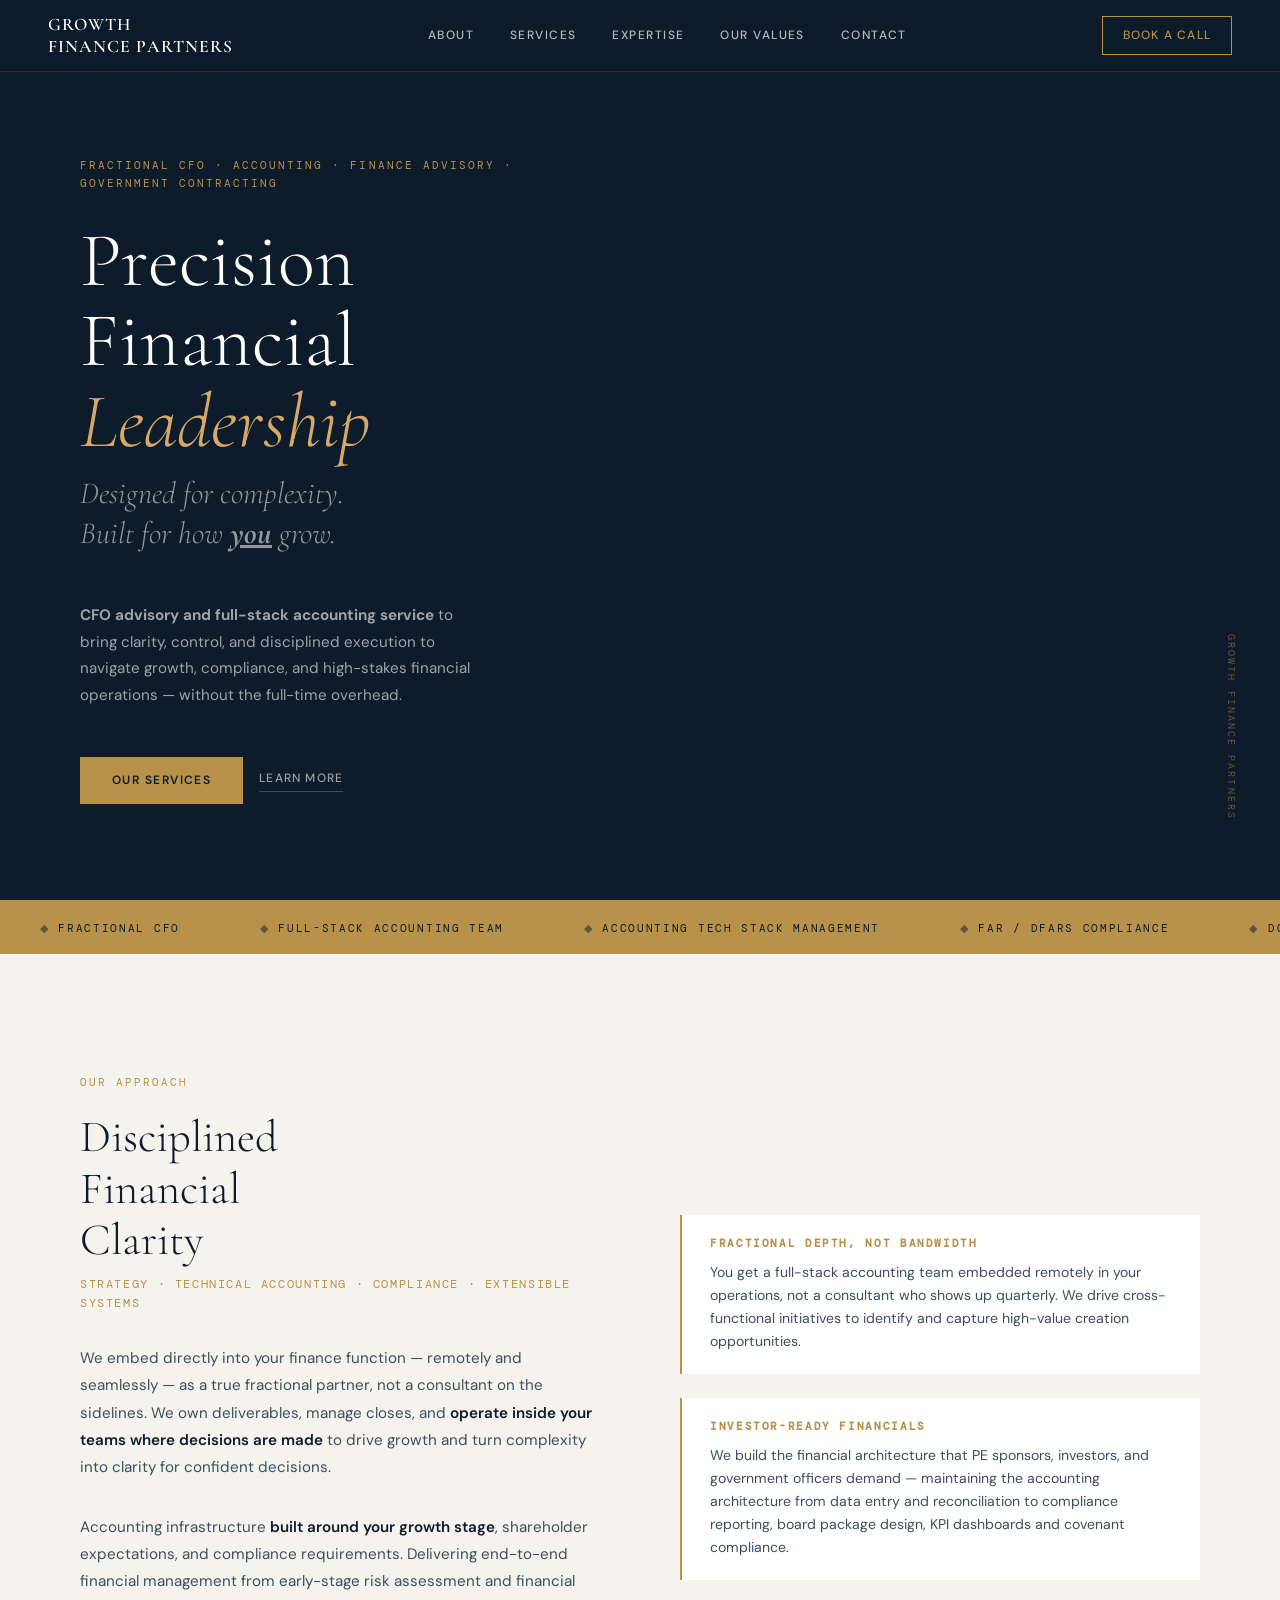
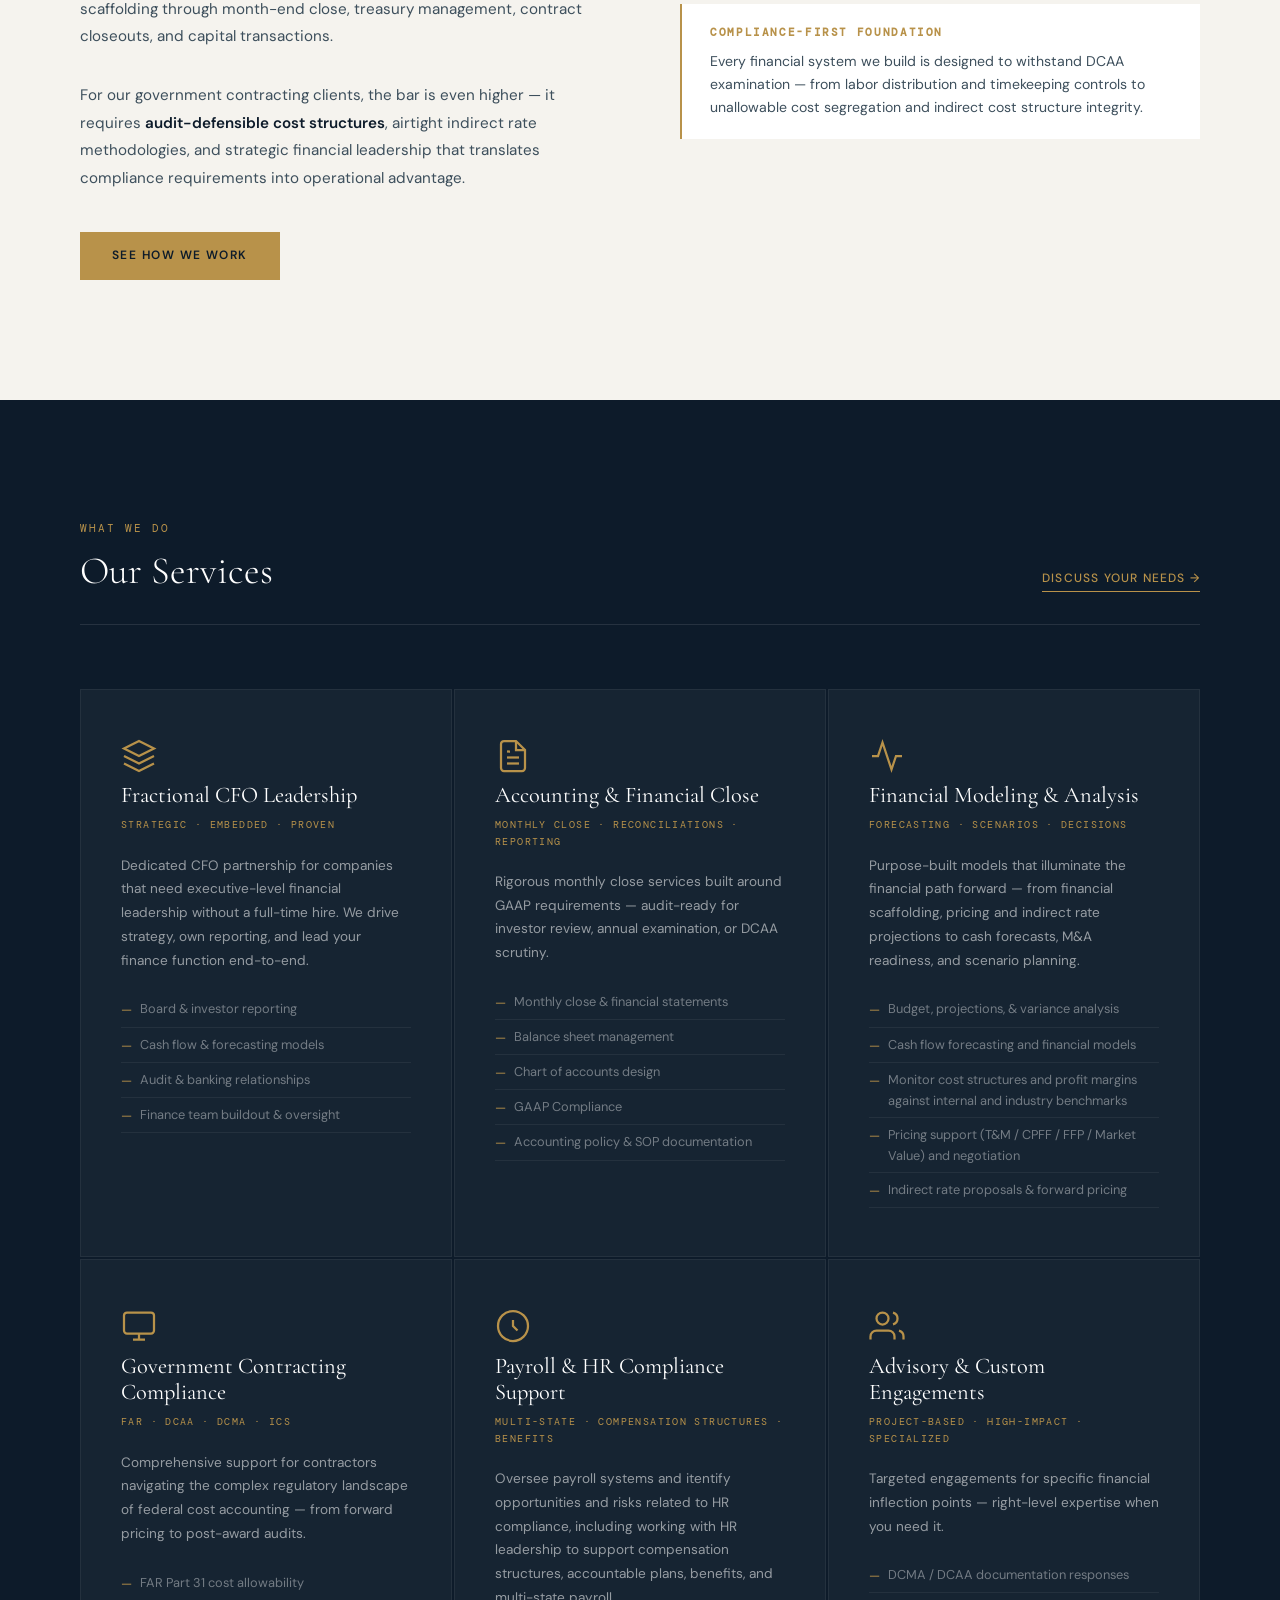
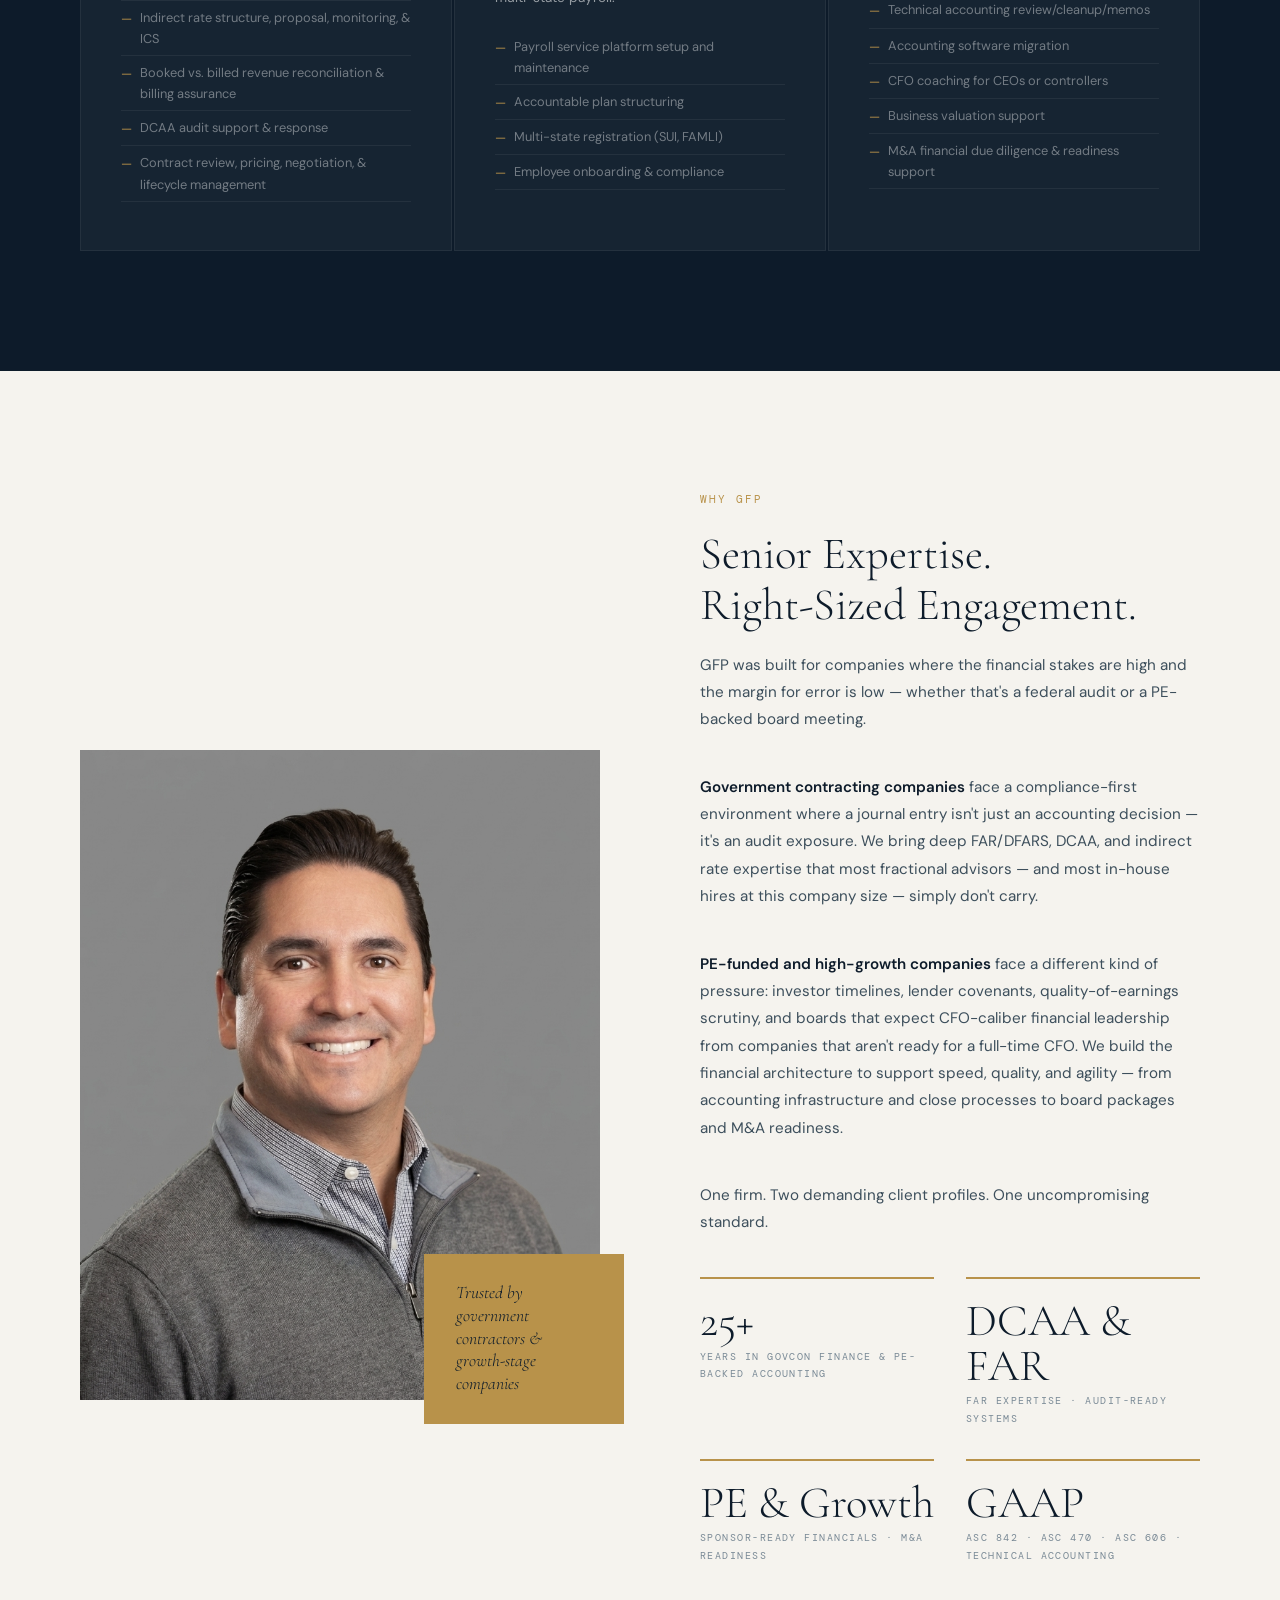
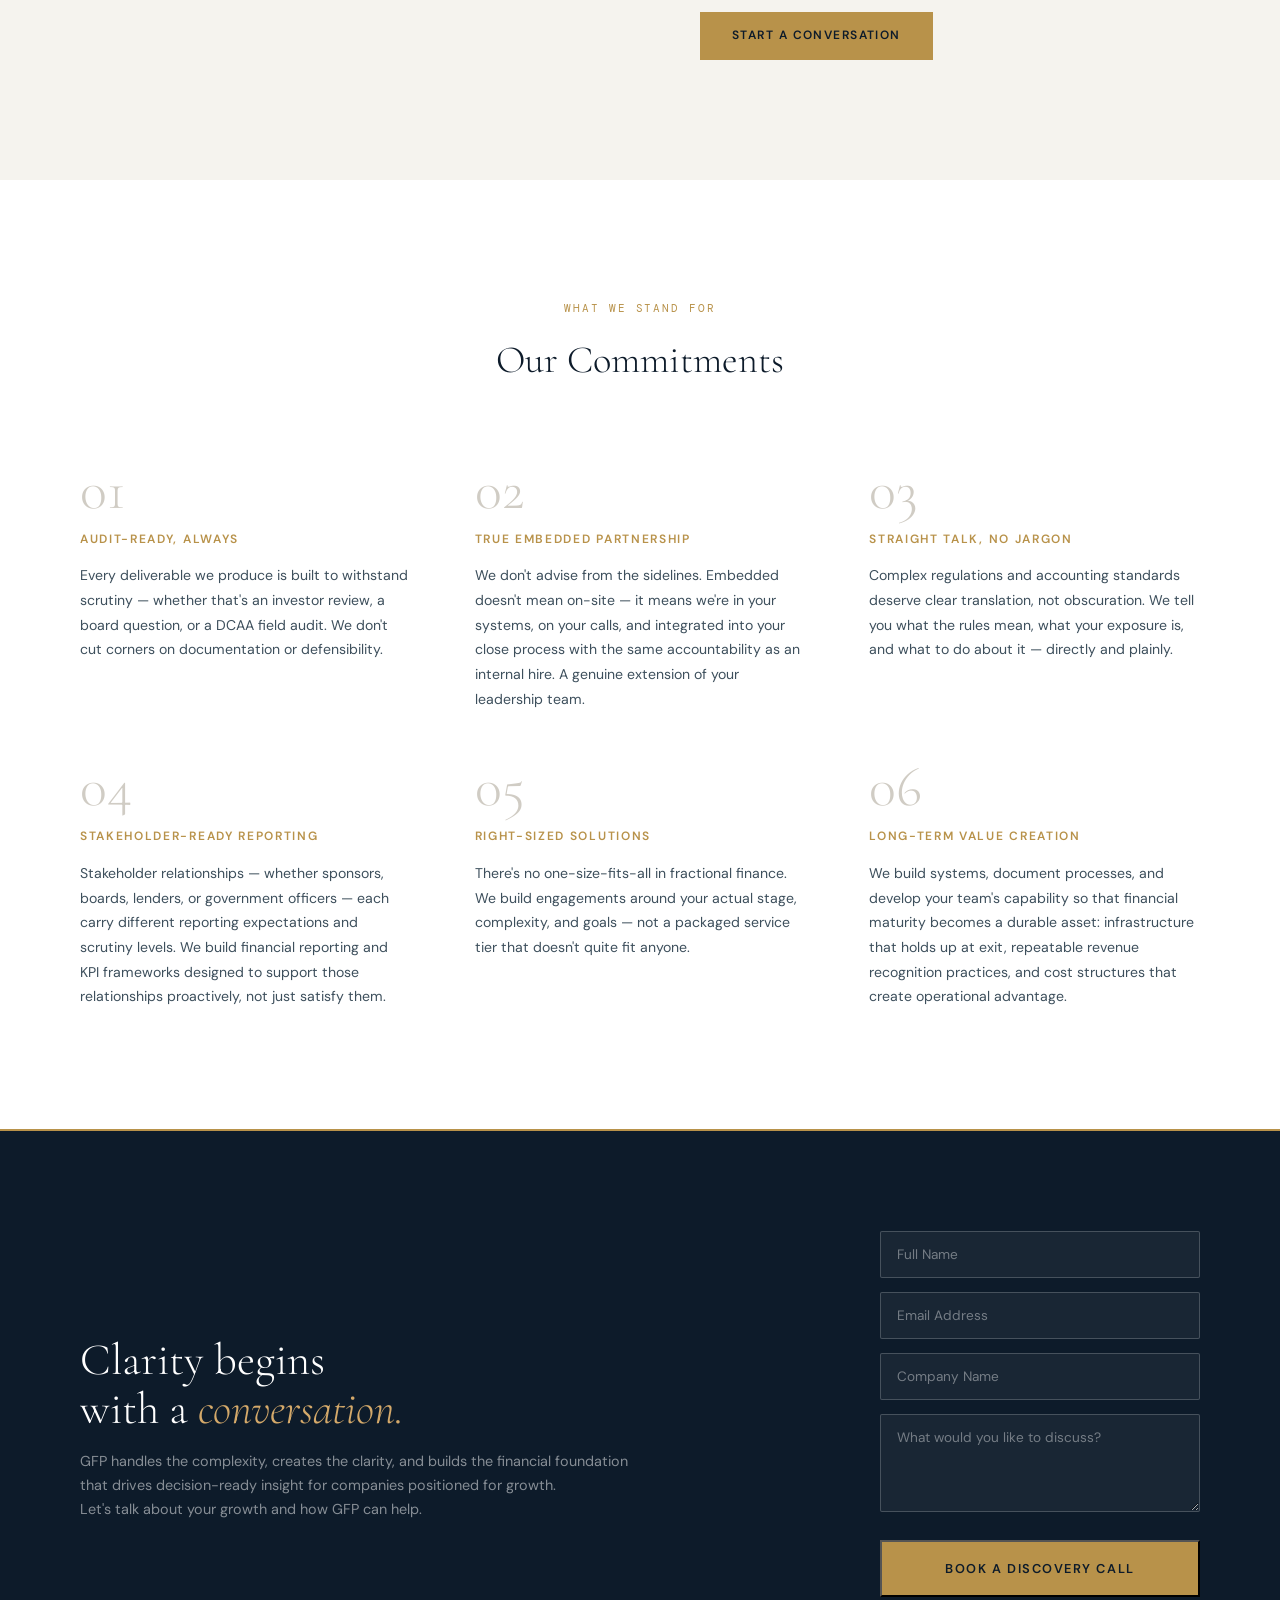
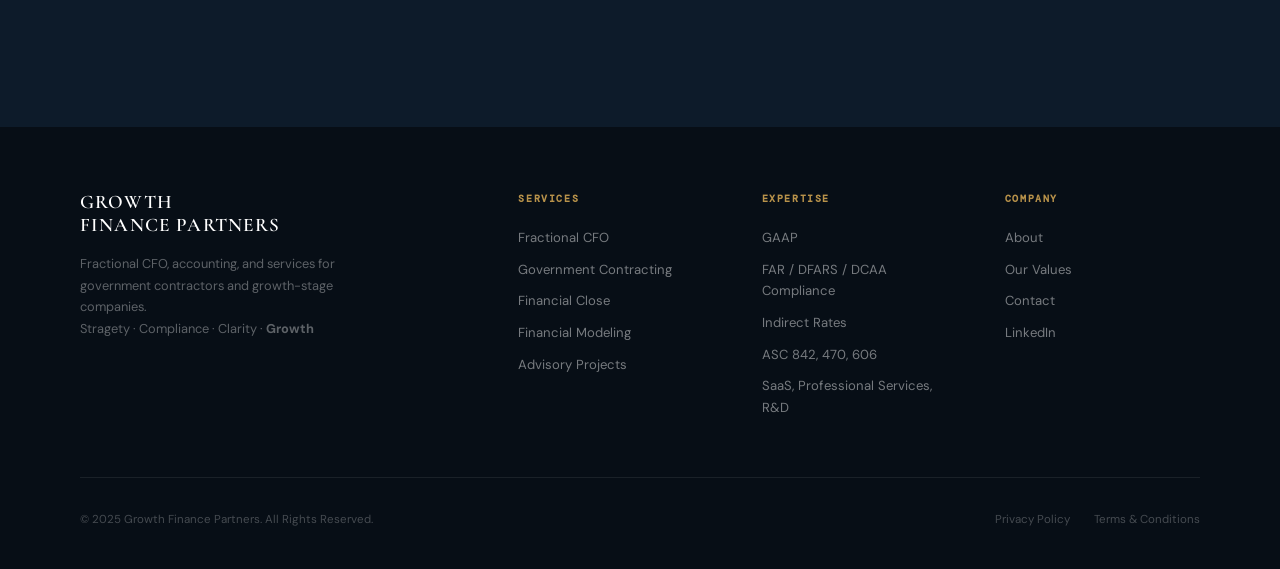
==== commit 48483316: "Revise HTML structure and update content Updated the title and added favicon link in the head sectio" ====
--- a/GFP_website_2026.06.html
+++ b/GFP_website_2026.06.html
@@ -3,9 +3,10 @@
 <head>
 <meta charset="UTF-8" />
 <meta name="viewport" content="width=device-width, initial-scale=1.0" />
-<title>Growth Finance Partners | Fractional CFO & Financial Advisory</title>
+<title>Growth Finance Partners | Fractional CFO, Accounting, & Financial Advisory</title>
 <link rel="preconnect" href="https://fonts.googleapis.com">
 <link rel="preconnect" href="https://fonts.gstatic.com" crossorigin>
+<link rel="icon" type="image/png" href="/FaviconG1.png">
 <link href="https://fonts.googleapis.com/css2?family=Cormorant+Garamond:ital,wght@0,300;0,400;0,600;1,300;1,400&family=DM+Sans:wght@300;400;500;600&family=DM+Mono:wght@400;500&display=swap" rel="stylesheet">
 <style>
   /* ── TOKEN SYSTEM ──────────────────────────────────────── */
@@ -492,6 +493,47 @@
     max-width: 560px;
   }
   .cta-side { flex-shrink: 0; }
+
+  .consultation-form {
+  display: flex;
+  flex-direction: column;
+  gap: 14px;
+  width: 320px;
+}
+
+.consultation-form input,
+.consultation-form textarea {
+  background: rgba(255,255,255,0.05);
+  border: 1px solid rgba(255,255,255,0.2);
+  border-radius: 2px;
+  padding: 14px 16px;
+  font-family: inherit;
+  font-size: 0.85rem;
+  color: var(--white);
+}
+
+.consultation-form input::placeholder,
+.consultation-form textarea::placeholder {
+  color: rgba(255,255,255,0.4);
+}
+
+.consultation-form input:focus,
+.consultation-form textarea:focus {
+  outline: none;
+  border-color: var(--brass);
+  background: rgba(255,255,255,0.08);
+}
+
+.consultation-form textarea {
+  resize: vertical;
+  min-height: 90px;
+}
+
+.form-status {
+  font-size: 0.8rem;
+  color: var(--brass-lt);
+  margin-top: 4px;
+}
 
   /* ── FOOTER ─────────────────────────────────────────────── */
   footer {
@@ -581,7 +623,7 @@
 
 <!-- NAV -->
 <nav>
-  <div class="nav-logo">GROWTH<span>.</span><br>FINANCE PARTNERS</div>
+  <div class="nav-logo">GROWTH<span></span><br>FINANCE PARTNERS</div>
   <div class="nav-links">
     <a href="#about">About</a>
     <a href="#services">Services</a>
@@ -595,15 +637,15 @@
 <!-- HERO -->
 <section class="hero">
   <div class="hero-left">
-    <div class="hero-eyebrow">Fractional CFO · Government Contracting · Financial Advisory</div>
+    <div class="hero-eyebrow">Fractional CFO · Accounting · Finance Advisory · Government Contracting</div>
     <h1 class="hero-headline">
       Precision<br>
       Financial<br>
       <em>Leadership</em>
     </h1>
-    <p class="hero-sub">Built for complexity.<br>Scaled to your mission.</p>
+    <p class="hero-sub">Designed for complexity.<br>Built for how <strong><u>you</u></strong> grow.</p>
     <p class="hero-desc">
-      GFP brings fractional CFO expertise and full-stack accounting services to organizations navigating growth, government contracting compliance, audits, and high-stakes financial operations — without the full-time overhead.
+      <strong>CFO advisory and full-stack accounting service</strong> to bring clarity, control, and disciplined execution to navigate growth, compliance, and high-stakes financial operations — without the full-time overhead.
     </p>
     <div class="hero-actions">
       <a href="#services" class="btn-primary">Our Services</a>
@@ -628,7 +670,7 @@
     <span>GAAP Compliance</span>
     <span>Indirect Rate Strategy</span>
     <span>Government Contract Advisory</span>
-    <span>Financial Close Services</span>
+    <span>Accounting Close Services</span>
     <!-- duplicate for seamless loop -->
     <span>Fractional CFO</span>
     <span>Full-stack Accounting Team</span>
@@ -639,7 +681,7 @@
     <span>GAAP Compliance</span>
     <span>Indirect Rate Strategy</span>
     <span>Government Contract Advisory</span>
-    <span>Financial Close Services</span>
+    <span>Accounting Close Services</span>
   </div>
 </div>
 
@@ -648,30 +690,30 @@
   <div class="method-left">
     <div class="method-label">Our Approach</div>
     <h2 class="method-headline">Disciplined<br>Financial<br>Clarity</h2>
-    <div class="method-tagline"><span>Compliance</span> · <span>Precision</span> · <span>Strategy</span></div>
+    <div class="method-tagline"><span>Strategy</span> · <span>Technical Accounting</span> · <span>Compliance</span> · <span>Extensible Systems</span></div>
     <p class="method-body">
-      Accounting infrastructure <strong>built around your strategy, pace, and requirements</strong> — we deliver deciplined technical accounting with strategic finanical guidance to help you navigate growth and turn complexity into clarity for confident decisions.
+      We embed directly into your finance function — remotely and seamlessly — as a true fractional partner, not a consultant on the sidelines. We own deliverables, manage closes, and <strong>operate inside your teams where decisions are made</strong> to drive growth and turn complexity into clarity for confident decisions.
     </p>
     <p class="method-body">
-      Government contracting accounting demands more than competent bookkeeping — it requires <strong>audit-defensible cost structures, airtight indirect rate methodologies, and strategic financial leadership</strong> that translates compliance requirements into operational advantage.
+      Accounting infrastructure <strong>built around your growth stage</strong>, shareholder expectations, and compliance requirements. Delivering end-to-end financial management from early-stage risk assessment and financial scaffolding through month-end close, treasury management, contract closeouts, and capital transactions.
     </p>
     <p class="method-body">
-      GFP embeds directly into your finance function, operating as a true fractional partner — not an advisor on the sidelines. We build-out and integrate accounting systems, documentation, and processes that hold up under scrutiny and drive growth.
+      For our government contracting clients, the bar is even higher — it requires <strong>audit-defensible cost structures</strong>, airtight indirect rate methodologies, and strategic financial leadership that translates compliance requirements into operational advantage.
     </p>
     <a href="#services" class="btn-primary" style="display:inline-block; margin-top:8px;">See How We Work</a>
   </div>
   <div class="method-right">
     <div class="method-pillar">
+      <h4>Fractional Depth, Not Bandwidth</h4>
+      <p>You get a full-stack accounting team embedded remotely in your operations, not a consultant who shows up quarterly. We drive cross-functional initiatives to identify and capture high-value creation opportunities.</p>
+    </div>
+    <div class="method-pillar">
+      <h4>Investor-Ready Financials</h4>
+      <p>We build the financial architecture that PE sponsors, investors, and government officers demand — maintaining the accounting architecture from data entry and reconciliation to compliance reporting, board package design, KPI dashboards and covenant compliance.</p>
+    </div>
+    <div class="method-pillar">
       <h4>Compliance-First Foundation</h4>
-      <p>Every financial system we build is designed to withstand DCAA examination — from labor distribution and timekeeping controls to unallowable cost segregation and ICS preparation.</p>
-    </div>
-    <div class="method-pillar">
-      <h4>Fractional Depth, Not Bandwidth</h4>
-      <p>You get a senior-level CFO embedded in your operations, not a consultant who shows up quarterly. We own deliverables, manage closes, and sit in the room where decisions are made.</p>
-    </div>
-    <div class="method-pillar">
-      <h4>Scalable Financial Architecture</h4>
-      <p>From indirect cost pool structure to chart of accounts design and accounting software configuration — we build financial infrastructure that scales with contract awards and headcount.</p>
+      <p>Every financial system we build is designed to withstand DCAA examination — from labor distribution and timekeeping controls to unallowable cost segregation and indirect cost structure integrity.</p>
     </div>
   </div>
 </section>
@@ -690,7 +732,7 @@
     <div class="service-card">
       <svg class="icon" viewBox="0 0 24 24"><path d="M12 2L2 7l10 5 10-5-10-5z"/><path d="M2 17l10 5 10-5"/><path d="M2 12l10 5 10-5"/></svg>
       <h3>Fractional CFO Leadership</h3>
-      <div class="tag">Strategic · Embedded · Senior-Level</div>
+      <div class="tag">Strategic · Embedded · Proven</div>
       <p>Dedicated CFO partnership for companies that need executive-level financial leadership without a full-time hire. We drive strategy, own reporting, and lead your finance function end-to-end.</p>
       <ul class="service-list">
         <li>Board &amp; investor reporting</li>
@@ -701,54 +743,57 @@
     </div>
 
     <div class="service-card">
+      <svg class="icon" viewBox="0 0 24 24"><path d="M14 2H6a2 2 0 0 0-2 2v16a2 2 0 0 0 2 2h12a2 2 0 0 0 2-2V8z"/><polyline points="14 2 14 8 20 8"/><line x1="16" y1="13" x2="8" y2="13"/><line x1="16" y1="17" x2="8" y2="17"/><polyline points="10 9 9 9 8 9"/></svg>
+      <h3>Accounting &amp; Financial Close</h3>
+      <div class="tag">Monthly Close · Reconciliations · Reporting</div>
+      <p>Rigorous monthly close services built around GAAP requirements — audit-ready for investor review, annual examination, or DCAA scrutiny.</p>
+      <ul class="service-list">
+        <li>Monthly close &amp; financial statements</li>
+        <li>Balance sheet management</li>
+        <li>Chart of accounts design</li>
+        <li>GAAP Compliance</li>
+        <li>Accounting policy &amp; SOP documentation</li>
+      </ul>
+    </div>
+
+    <div class="service-card">
+      <svg class="icon" viewBox="0 0 24 24"><polyline points="22 12 18 12 15 21 9 3 6 12 2 12"/></svg>
+      <h3>Financial Modeling &amp; Analysis</h3>
+      <div class="tag">Forecasting · Scenarios · Decisions</div>
+      <p>Purpose-built models that illuminate the financial path forward — from financial scaffolding, pricing and indirect rate projections to cash forecasts, M&amp;A readiness, and scenario planning.</p>
+      <ul class="service-list">
+        <li>Budget, projections, &amp; variance analysis</li>
+        <li>Cash flow forecasting and financial models</li>
+        <li>Monitor cost structures and profit margins against internal and industry benchmarks</li>
+        <li>Pricing support (T&amp;M / CPFF / FFP / Market Value) and negotiation</li>
+        <li>Indirect rate proposals &amp; forward pricing</li>
+      </ul>
+    </div>
+    
+    <div class="service-card">
       <svg class="icon" viewBox="0 0 24 24"><rect x="2" y="3" width="20" height="14" rx="2"/><path d="M8 21h8M12 17v4"/></svg>
       <h3>Government Contracting Compliance</h3>
       <div class="tag">FAR · DCAA · DCMA · ICS</div>
       <p>Comprehensive support for contractors navigating the complex regulatory landscape of federal cost accounting — from forward pricing to post-award audits.</p>
       <ul class="service-list">
         <li>FAR Part 31 cost allowability</li>
-        <li>Indirect rate structure &amp; proposal</li>
-        <li>Incurred Cost Submission (ICS)</li>
+        <li>Indirect rate structure, proposal, monitoring, &amp ICS</li>
+        <li>Booked vs. billed revenue reconciliation &amp; billing assurance</li>
         <li>DCAA audit support &amp; response</li>
-      </ul>
-    </div>
-
-    <div class="service-card">
-      <svg class="icon" viewBox="0 0 24 24"><path d="M14 2H6a2 2 0 0 0-2 2v16a2 2 0 0 0 2 2h12a2 2 0 0 0 2-2V8z"/><polyline points="14 2 14 8 20 8"/><line x1="16" y1="13" x2="8" y2="13"/><line x1="16" y1="17" x2="8" y2="17"/><polyline points="10 9 9 9 8 9"/></svg>
-      <h3>Accounting &amp; Financial Close</h3>
-      <div class="tag">Monthly Close · Reconciliations · Reporting</div>
-      <p>Rigorous monthly and quarterly close services built around your industry's standards — GAAP-compliant, audit-ready, and delivered on time every time.</p>
-      <ul class="service-list">
-        <li>Monthly close &amp; financial statements</li>
-        <li>ASC 842 lease accounting</li>
-        <li>Chart of accounts design (QBO/QBD)</li>
-        <li>Journal entry documentation &amp; memos</li>
+        <li>Contract review, pricing, negotiation, &amp; lifecycle management</li>
       </ul>
     </div>
 
     <div class="service-card">
       <svg class="icon" viewBox="0 0 24 24"><circle cx="12" cy="12" r="10"/><path d="M12 8v4l3 3"/></svg>
-      <h3>Payroll &amp; HR Compliance</h3>
-      <div class="tag">Multi-State · S-Corp · Benefits</div>
-      <p>End-to-end payroll architecture and HR compliance for growing businesses — including S-Corp shareholder compensation, accountable plans, and multi-state payroll setup.</p>
+      <h3>Payroll &amp; HR Compliance Support</h3>
+      <div class="tag">Multi-State · Compensation Structures · Benefits</div>
+      <p>Oversee payroll systems and itentify opportunities and risks related to HR compliance, including working with HR leadership to support compensation structures, accountable plans, benefits, and multi-state payroll.</p>
       <ul class="service-list">
-        <li>Gusto / OnPay platform setup</li>
+        <li>Payroll service platform setup and maintenance</li>
         <li>Accountable plan structuring</li>
         <li>Multi-state registration (SUI, FAMLI)</li>
-        <li>W-2 / 941 reconciliation &amp; corrections</li>
-      </ul>
-    </div>
-
-    <div class="service-card">
-      <svg class="icon" viewBox="0 0 24 24"><polyline points="22 12 18 12 15 21 9 3 6 12 2 12"/></svg>
-      <h3>Financial Modeling &amp; Analysis</h3>
-      <div class="tag">Forecasting · Scenarios · Decisions</div>
-      <p>Purpose-built models that illuminate the financial path forward — from contract pricing and indirect rate projections to M&amp;A readiness and scenario planning.</p>
-      <ul class="service-list">
-        <li>T&amp;M / CPFF contract financial models</li>
-        <li>Indirect rate forward pricing</li>
-        <li>Operating budget &amp; variance analysis</li>
-        <li>Business valuation support</li>
+        <li>Employee onboarding &amp; compliance</li>
       </ul>
     </div>
 
@@ -756,12 +801,14 @@
       <svg class="icon" viewBox="0 0 24 24"><path d="M17 21v-2a4 4 0 0 0-4-4H5a4 4 0 0 0-4 4v2"/><circle cx="9" cy="7" r="4"/><path d="M23 21v-2a4 4 0 0 0-3-3.87"/><path d="M16 3.13a4 4 0 0 1 0 7.75"/></svg>
       <h3>Advisory &amp; Custom Engagements</h3>
       <div class="tag">Project-Based · High-Impact · Specialized</div>
-      <p>Targeted engagements for specific financial inflection points — when you need senior expertise fast on a discrete problem or transaction.</p>
+      <p>Targeted engagements for specific financial inflection points — right-level expertise when you need it.</p>
       <ul class="service-list">
         <li>DCMA / DCAA documentation responses</li>
-        <li>Technical accounting memos</li>
+        <li>Technical accounting review/cleanup/memos</li>
         <li>Accounting software migration</li>
-        <li>CFO coaching for controllers</li>
+        <li>CFO coaching for CEOs or controllers</li>
+        <li>Business valuation support</li>
+        <li>M&amp;A financial due diligence &amp; readiness support</li>
       </ul>
     </div>
 
@@ -771,34 +818,40 @@
 <!-- ABOUT STRIP -->
 <section class="about-strip" id="expertise">
   <div class="about-img">
-    <img src="https://images.unsplash.com/photo-1507003211169-0a1dd7228f2d?w=800&q=80" alt="Professional advisory" />
+    <img src="Brian GFP IMage.png" alt="Professional advisory" />
     <div class="about-img-badge">Trusted by government contractors &amp; growth-stage companies</div>
   </div>
   <div class="about-content">
     <div class="method-label">Why GFP</div>
     <h2 class="method-headline">Senior Expertise.<br>Right-Sized Engagement.</h2>
-    <p class="method-body" style="margin-top:20px;">
-      The government contracting finance landscape is uniquely demanding. Most fractional advisors lack the depth to navigate FAR Part 31 cost principles, DCAA audit interfaces, and indirect rate negotiations simultaneously — while also keeping the books clean and the monthly close on schedule.
+    <p class="method-body" style="margin-top:20px;"> 
+      GFP was built for companies where the financial stakes are high and the margin for error is low — whether that's a federal audit or a PE-backed board meeting.
+      </p>
+    <p class="method-body">
+      <strong>Government contracting companies </strong> face a compliance-first environment where a journal entry isn't just an accounting decision — it's an audit exposure. We bring deep FAR/DFARS, DCAA, and indirect rate expertise that most fractional advisors — and most in-house hires at this company size — simply don't carry.
+      </p>
+    <p class="method-body">
+      <strong>PE-funded and high-growth companies</strong> face a different kind of pressure: investor timelines, lender covenants, quality-of-earnings scrutiny, and boards that expect CFO-caliber financial leadership from companies that aren't ready for a full-time CFO. We build the financial architecture to support speed, quality, and agility — from accounting infrastructure and close processes to board packages and M&A readiness.
     </p>
     <p class="method-body">
-      GFP was built for exactly this complexity. We bring the full financial stack — CFO strategy, controller-level execution, and accounting precision — in a scalable, fractional model that fits how your business actually operates.
+      One firm. Two demanding client profiles. One uncompromising standard.
     </p>
     <div class="stat-row">
       <div class="stat">
-        <div class="stat-num">15+</div>
-        <div class="stat-label">Years in Govt. Contracting Finance</div>
+        <div class="stat-num">25+</div>
+        <div class="stat-label">Years in GovCon Finance &amp; PE-Backed Accounting</div>
       </div>
       <div class="stat">
-        <div class="stat-num">DCAA</div>
-        <div class="stat-label">Audit-Ready Systems &amp; Documentation</div>
+        <div class="stat-num">DCAA &amp; FAR</div>
+        <div class="stat-label">FAR Expertise · Audit-Ready Systems</div>
       </div>
       <div class="stat">
-        <div class="stat-num">FAR</div>
-        <div class="stat-label">Parts 15, 31, 52 Expertise</div>
+        <div class="stat-num">PE &amp; Growth</div>
+        <div class="stat-label">Sponsor-Ready Financials · M&amp;A Readiness</div>
       </div>
       <div class="stat">
         <div class="stat-num">GAAP</div>
-        <div class="stat-label">ASC 842 · ASC 470 · Revenue Rec.</div>
+        <div class="stat-label">ASC 842 · ASC 470 · ASC 606 · Technical Accounting</div>
       </div>
     </div>
     <a href="#contact" class="btn-primary">Start a Conversation</a>
@@ -815,12 +868,12 @@
     <div class="value-item">
       <div class="value-num">01</div>
       <h4>Audit-Ready, Always</h4>
-      <p>Every deliverable we produce is built to withstand scrutiny — whether that's a DCAA field audit, an investor review, or a board question. We don't cut corners on documentation or defensibility.</p>
+      <p>Every deliverable we produce is built to withstand scrutiny — whether that's an investor review, a board question, or a DCAA field audit. We don't cut corners on documentation or defensibility.</p>
     </div>
     <div class="value-item">
       <div class="value-num">02</div>
       <h4>True Embedded Partnership</h4>
-      <p>We don't advise from the sidelines. We sit inside your operations, own our deliverables, and show up as a genuine extension of your leadership team — not a vendor with a statement of work.</p>
+      <p>We don't advise from the sidelines. Embedded doesn't mean on-site — it means we're in your systems, on your calls, and integrated into your close process with the same accountability as an internal hire. A genuine extension of your leadership team.</p>
     </div>
     <div class="value-item">
       <div class="value-num">03</div>
@@ -829,8 +882,8 @@
     </div>
     <div class="value-item">
       <div class="value-num">04</div>
-      <h4>Precision Over Speed</h4>
-      <p>In government contracting finance, an error isn't just a correction — it can be a contract finding. We move deliberately, check our work, and deliver accuracy as a non-negotiable baseline.</p>
+      <h4>Stakeholder-Ready Reporting</h4>
+      <p>Stakeholder relationships — whether sponsors, boards, lenders, or government officers — each carry different reporting expectations and scrutiny levels. We build financial reporting and KPI frameworks designed to support those relationships proactively, not just satisfy them.</p>
     </div>
     <div class="value-item">
       <div class="value-num">05</div>
@@ -840,7 +893,7 @@
     <div class="value-item">
       <div class="value-num">06</div>
       <h4>Long-Term Value Creation</h4>
-      <p>Our goal isn't to be needed indefinitely. We build systems, document processes, and develop your team's capability so that financial maturity becomes a lasting competitive advantage — with or without us.</p>
+      <p>We build systems, document processes, and develop your team's capability so that financial maturity becomes a durable asset: infrastructure that holds up at exit, repeatable revenue recognition practices, and cost structures that create operational advantage.</p>
     </div>
   </div>
 </section>
@@ -849,35 +902,78 @@
 <section class="cta-band" id="contact">
   <div>
     <h2>Clarity begins<br>with a <em>conversation.</em></h2>
-    <p>Whether you're preparing for a DCAA audit, structuring your indirect rates, or simply need senior financial leadership — let's talk about what's on your plate and how GFP can help.</p>
+    <p>GFP handles the complexity, creates the clarity, and builds the financial foundation that drives decision-ready insight for companies positioned for growth.<br>
+      Let's talk about your growth and how GFP can help.</p>
   </div>
   <div class="cta-side">
-    <a href="mailto:bmartinez@gfpaccounting.com" class="btn-primary" style="font-size:0.8rem; padding:18px 40px; display:inline-block;">Book a Discovery Call</a>
+    <form id="consultation-form" class="consultation-form">
+      <input type="text" name="name" placeholder="Full Name" required>
+      <input type="email" name="email" placeholder="Email Address" required>
+      <input type="text" name="company" placeholder="Company Name">
+      <textarea name="message" placeholder="What would you like to discuss?" rows="4"></textarea>
+      <div class="cf-turnstile" data-sitekey="0x4AAAAAADvJJRK_oPgjJyge"></div>
+      <button type="submit" class="btn-primary" style="font-size:0.8rem; padding:18px 40px;">Book a Discovery Call</button>
+      <p id="form-status" class="form-status"></p>
+    </form>
   </div>
 </section>
+
+<script src="https://challenges.cloudflare.com/turnstile/v0/api.js" async defer></script>
+<script>
+document.getElementById('consultation-form').addEventListener('submit', async function(e) {
+  e.preventDefault();
+  const form = e.target;
+  const statusEl = document.getElementById('form-status');
+  const btn = form.querySelector('button[type="submit"]');
+  btn.disabled = true;
+  statusEl.textContent = 'Sending...';
+
+  const formData = new FormData(form);
+  const payload = Object.fromEntries(formData.entries());
+
+  try {
+    const res = await fetch('/api/consultation', {
+      method: 'POST',
+      headers: { 'Content-Type': 'application/json' },
+      body: JSON.stringify(payload)
+    });
+    if (res.ok) {
+      form.reset();
+      statusEl.textContent = "Thank you — we'll be in touch shortly.";
+    } else {
+      statusEl.textContent = 'Something went wrong. Please email finance@gfpaccounting.com';
+    }
+  } catch (err) {
+    statusEl.textContent = 'Something went wrong. Please email finance@gfpaccounting.com';
+  } finally {
+    btn.disabled = false;
+  }
+});
+</script>
 
 <!-- FOOTER -->
 <footer>
   <div class="footer-top">
     <div class="footer-brand">
-      <span class="nav-logo">GROWTH<span style="color:var(--brass);">.</span><br>Financial Partners </span>
-      <p>Fractional CFO and financial advisory services for government contractors and growth-stage companies. Compliance-first. Strategy-led.</p>
+      <span class="nav-logo">GROWTH<span style="color:var(--brass);"></span><br>FINANCE PARTNERS </span>
+      <p>Fractional CFO, accounting, and  services for government contractors and growth-stage companies.</p>
+      <p>Stragety · Compliance · Clarity · <strong>Growth</strong></p>
     </div>
     <div class="footer-col">
       <h5>Services</h5>
       <a href="#services">Fractional CFO</a>
-      <a href="#services">Govt. Contracting</a>
+      <a href="#services">Government Contracting</a>
       <a href="#services">Financial Close</a>
-      <a href="#services">Payroll & HR</a>
+      <a href="#services">Financial Modeling</a>
       <a href="#services">Advisory Projects</a>
     </div>
     <div class="footer-col">
       <h5>Expertise</h5>
-      <a href="#expertise">FAR / DFARS</a>
-      <a href="#expertise">DCAA Compliance</a>
-      <a href="#expertise">ASC 842</a>
+      <a href="#expertise">GAAP</a>
+      <a href="#expertise">FAR / DFARS / DCAA Compliance</a>
       <a href="#expertise">Indirect Rates</a>
-      <a href="#expertise">ICS Preparation</a>
+      <a href="#expertise">ASC 842, 470, 606</a>
+      <a href="#expertise">SaaS, Professional Services, R&amp;D</a>
     </div>
     <div class="footer-col">
       <h5>Company</h5>
